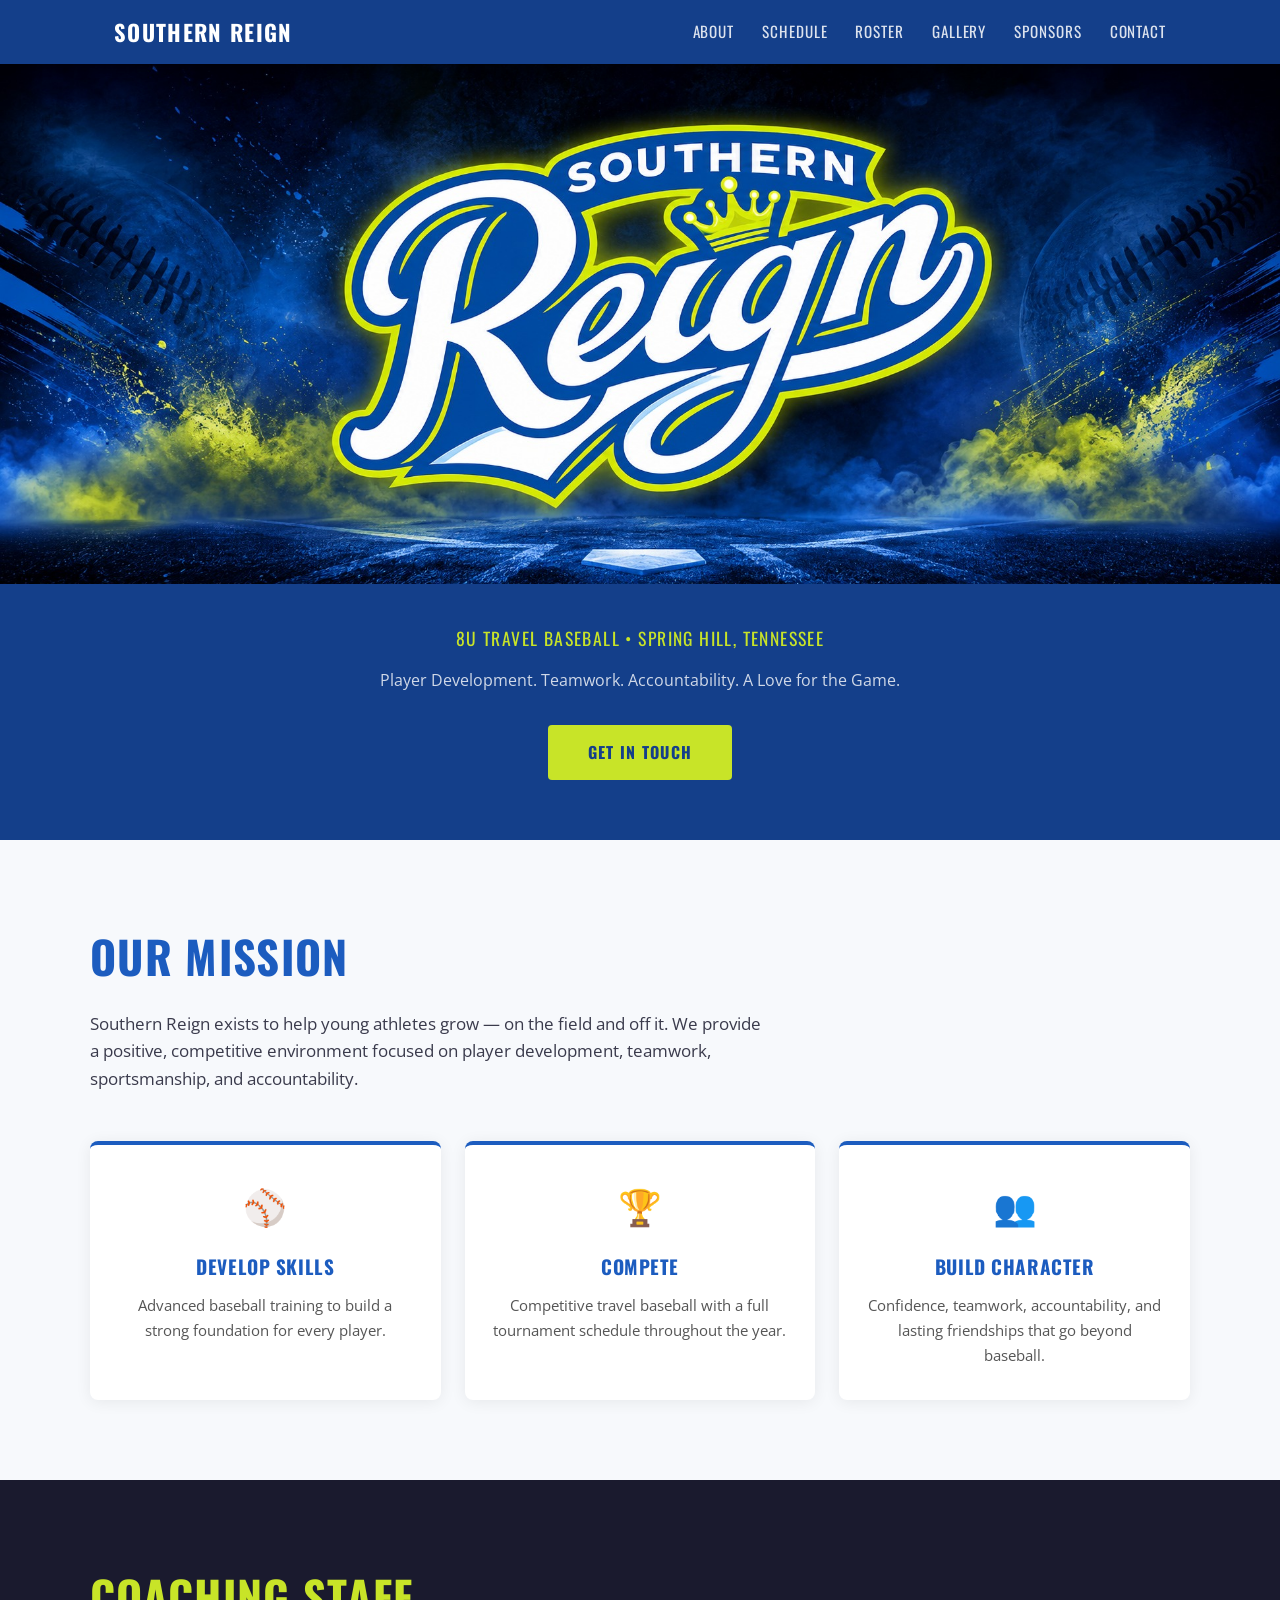
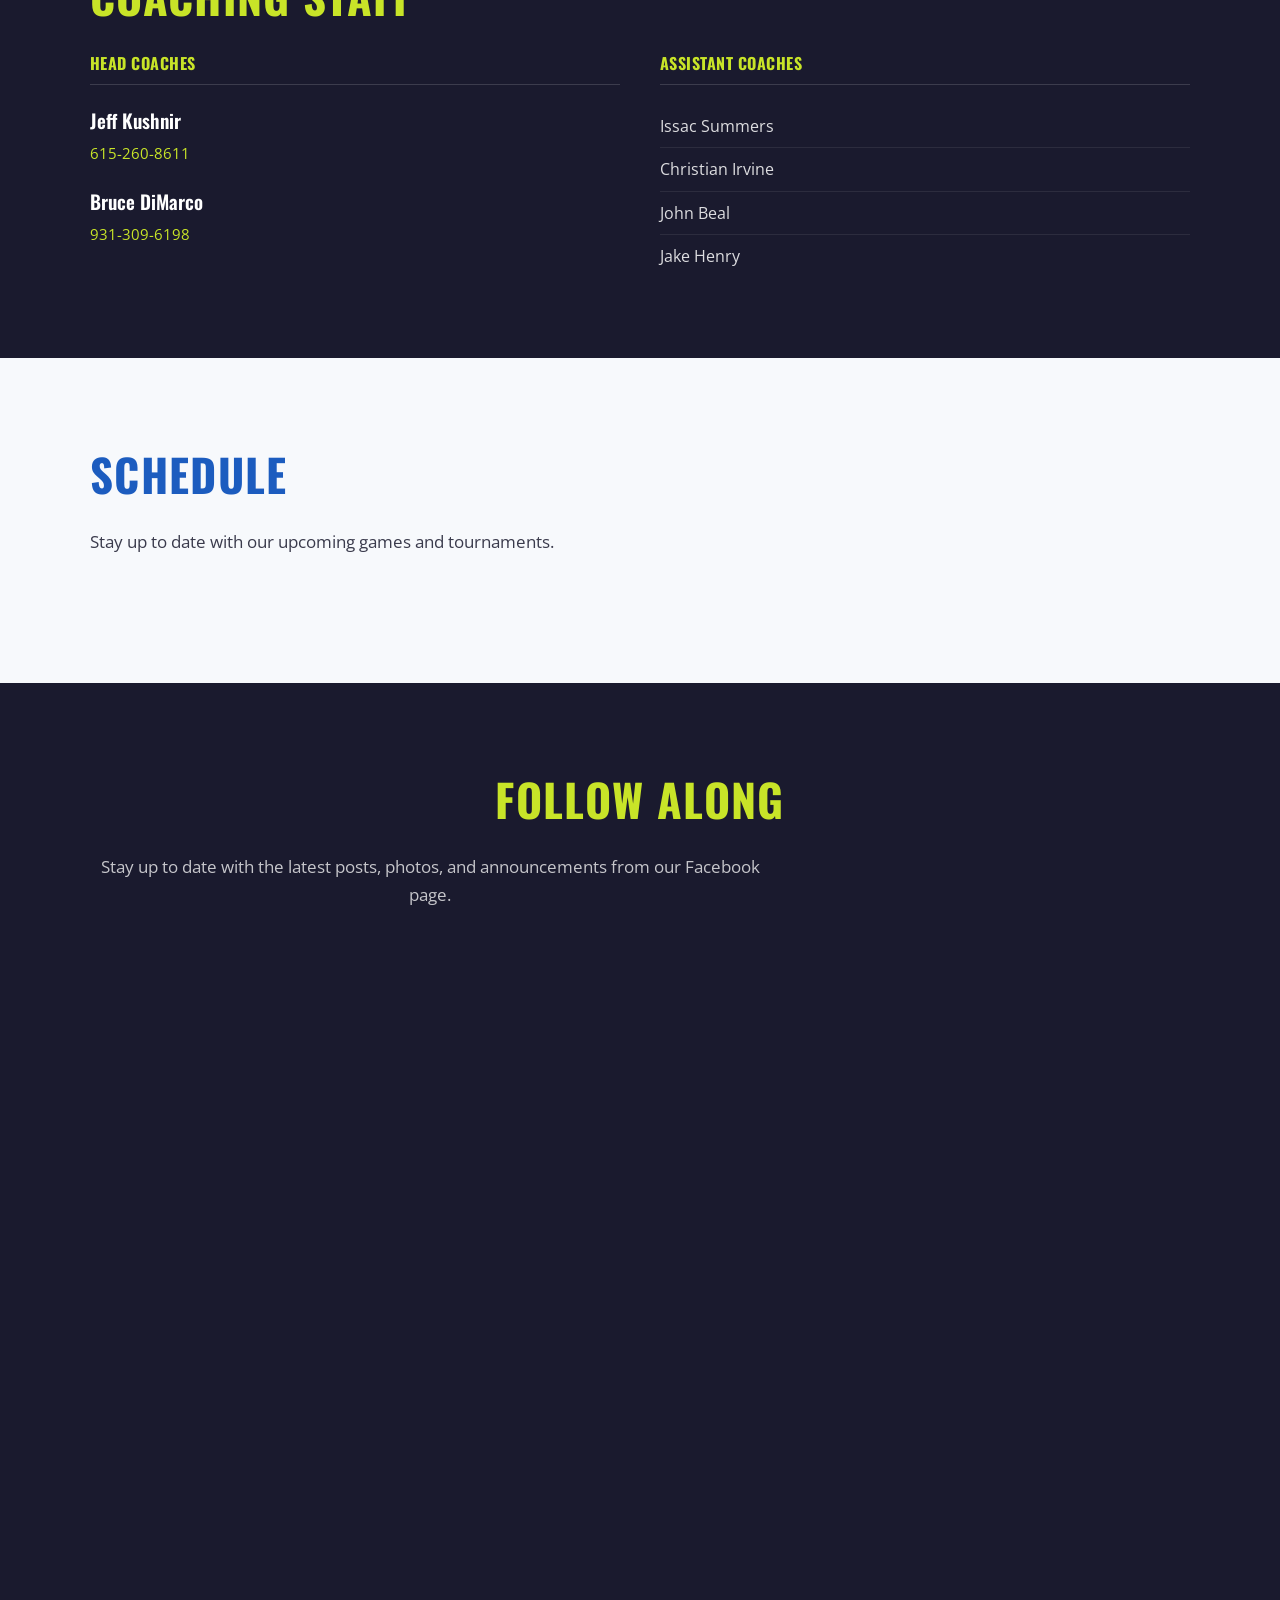
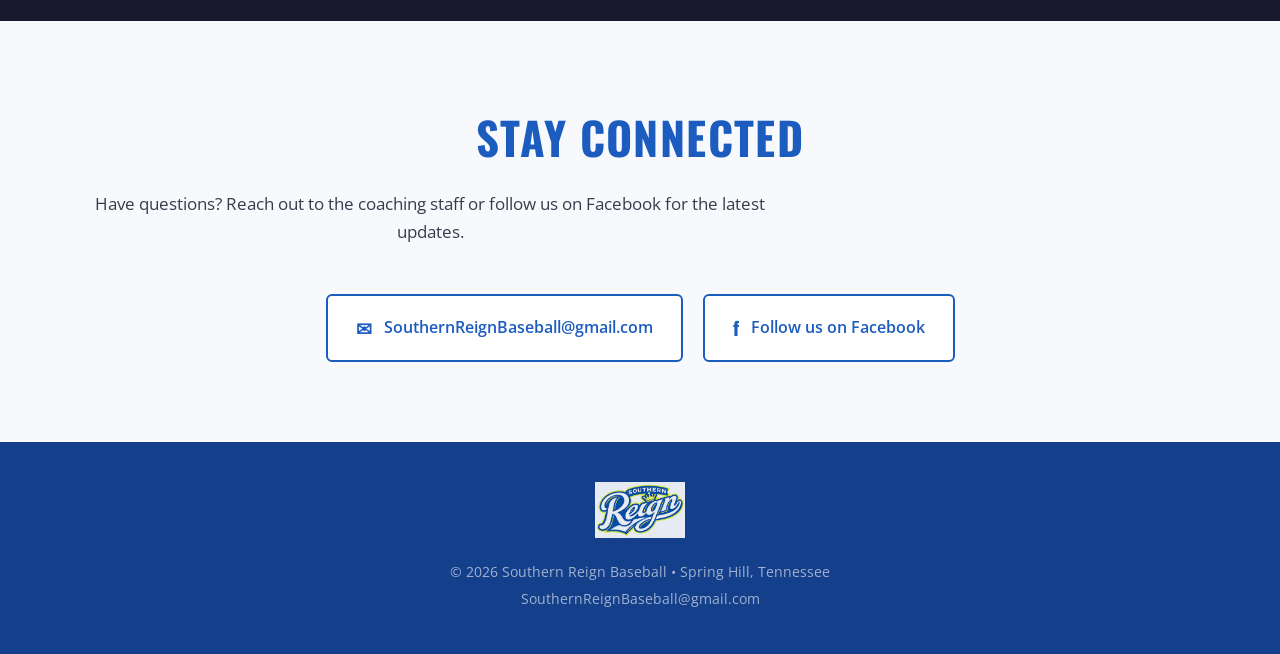
==== index.html @ 78bceeb3 "Switch Facebook embed to iframe, remove JS SDK script tag" ====
<!DOCTYPE html>
<html lang="en">
<head>
  <meta charset="UTF-8" />
  <meta name="viewport" content="width=device-width, initial-scale=1.0" />
  <title>Southern Reign Baseball | Spring Hill, TN</title>
  <link rel="preconnect" href="https://fonts.googleapis.com" />
  <link rel="preconnect" href="https://fonts.gstatic.com" crossorigin />
  <link href="https://fonts.googleapis.com/css2?family=Oswald:wght@400;600;700&family=Open+Sans:wght@400;600&display=swap" rel="stylesheet" />
  <link rel="stylesheet" href="style.css" />
  <link rel="apple-touch-icon" href="assets/logo.jpg" />
  <link rel="manifest" href="site.webmanifest" />
  <meta name="theme-color" content="#143f8a" />
</head>
<body>

  <!-- NAV -->
  <nav>
    <div class="nav-inner">
      <a href="index.html" class="nav-brand">Southern Reign</a>
      <button class="nav-toggle" id="navToggle" aria-label="Toggle menu"><span></span></button>
      <ul id="navLinks">
        <li><a href="#about">About</a></li>
        <li><a href="#schedule">Schedule</a></li>
        <li><a href="roster.html">Roster</a></li>
        <li><a href="gallery.html">Gallery</a></li>
        <li><a href="sponsors.html">Sponsors</a></li>
        <li><a href="#contact">Contact</a></li>
      </ul>
    </div>
  </nav>

  <!-- HERO -->
  <section class="hero">
    <div class="hero-banner">
      <img src="assets/banner.jpg" alt="Southern Reign Baseball" class="hero-banner-img" />
    </div>
    <div class="hero-content">
      <p class="hero-sub">8U Travel Baseball &bull; Spring Hill, Tennessee</p>
      <p class="hero-tagline">Player Development. Teamwork. Accountability. A Love for the Game.</p>
      <a href="#contact" class="btn">Get In Touch</a>
    </div>
  </section>

  <!-- ABOUT / MISSION -->
  <section id="about" class="section section-light">
    <div class="container">
      <h2>Our Mission</h2>
      <p class="section-intro">Southern Reign exists to help young athletes grow — on the field and off it. We provide a positive, competitive environment focused on player development, teamwork, sportsmanship, and accountability.</p>
      <div class="cards">
        <div class="card">
          <span class="card-icon">⚾</span>
          <h3>Develop Skills</h3>
          <p>Advanced baseball training to build a strong foundation for every player.</p>
        </div>
        <div class="card">
          <span class="card-icon">🏆</span>
          <h3>Compete</h3>
          <p>Competitive travel baseball with a full tournament schedule throughout the year.</p>
        </div>
        <div class="card">
          <span class="card-icon">👥</span>
          <h3>Build Character</h3>
          <p>Confidence, teamwork, accountability, and lasting friendships that go beyond baseball.</p>
        </div>
      </div>
    </div>
  </section>

  <!-- COACHING STAFF -->
  <section id="coaches" class="section section-dark">
    <div class="container">
      <h2>Coaching Staff</h2>
      <div class="coaches-grid">
        <div class="coach-group">
          <h3 class="group-label">Head Coaches</h3>
          <div class="coach">
            <div class="coach-name">Jeff Kushnir</div>
            <div class="coach-detail"><a href="tel:6152608611">615-260-8611</a></div>
          </div>
          <div class="coach">
            <div class="coach-name">Bruce DiMarco</div>
            <div class="coach-detail"><a href="tel:9313096198">931-309-6198</a></div>
          </div>
        </div>
        <div class="coach-group">
          <h3 class="group-label">Assistant Coaches</h3>
          <ul class="coach-list">
            <li>Issac Summers</li>
            <li>Christian Irvine</li>
            <li>John Beal</li>
            <li>Jake Henry</li>
          </ul>
        </div>
      </div>
    </div>
  </section>

  <!-- SCHEDULE -->
  <section id="schedule" class="section section-light">
    <div class="container">
      <h2>Schedule</h2>
      <p class="section-intro">Stay up to date with our upcoming games and tournaments.</p>
      <div id="gc-schedule-widget-ehk6"></div>
    </div>
  </section>

  <!-- FACEBOOK FEED -->
  <section class="section section-dark">
    <div class="container" style="text-align:center;">
      <h2>Follow Along</h2>
      <p class="section-intro" style="margin-bottom:32px;">Stay up to date with the latest posts, photos, and announcements from our Facebook page.</p>
      <div style="display:flex; justify-content:center;">
        <iframe
          src="https://www.facebook.com/plugins/page.php?href=https%3A%2F%2Fwww.facebook.com%2Fprofile.php%3Fid%3D61590317313699&tabs=timeline&width=500&height=600&small_header=false&adapt_container_width=true&hide_cover=false&show_facepile=true"
          width="500"
          height="600"
          style="border:none; overflow:hidden; max-width:100%;"
          scrolling="no"
          frameborder="0"
          allowfullscreen="true"
          allow="autoplay; clipboard-write; encrypted-media; picture-in-picture; web-share">
        </iframe>
      </div>
    </div>
  </section>

  <!-- CONTACT -->
  <section id="contact" class="section section-light">
    <div class="container contact-container">
      <h2>Stay Connected</h2>
      <p class="section-intro">Have questions? Reach out to the coaching staff or follow us on Facebook for the latest updates.</p>
      <div class="contact-links">
        <a href="mailto:SouthernReignBaseball@gmail.com" class="contact-item">
          <span class="contact-icon">✉</span>
          <span>SouthernReignBaseball@gmail.com</span>
        </a>
        <a href="https://www.facebook.com/profile.php?id=61590317313699" target="_blank" rel="noopener" class="contact-item">
          <span class="contact-icon">f</span>
          <span>Follow us on Facebook</span>
        </a>
      </div>
    </div>
  </section>

  <!-- FOOTER -->
  <footer>
    <div class="container">
      <img src="assets/logo.jpg" alt="Southern Reign Baseball" class="footer-logo" />
      <p>&copy; 2026 Southern Reign Baseball &bull; Spring Hill, Tennessee</p>
      <p>SouthernReignBaseball@gmail.com</p>
    </div>
  </footer>

  <script src="nav.js"></script>
<script src="https://widgets.gc.com/static/js/sdk.v1.js"></script>
  <script>
    window.GC.team.schedule.init({
      target: "#gc-schedule-widget-ehk6",
      widgetId: "0a21a8d3-c491-4524-b10e-0a7465d0aceb",
      maxVerticalGamesVisible: 4,
    });
  </script>
</body>
</html>
---- style.css ----
*, *::before, *::after { box-sizing: border-box; margin: 0; padding: 0; }

:root {
  --blue: #1C5CBF;
  --blue-dark: #143f8a;
  --yellow: #C8E428;
  --white: #ffffff;
  --light-bg: #f7f9fc;
  --text: #1a1a2e;
  --text-light: #555;
}

html { scroll-behavior: smooth; }

body {
  font-family: 'Open Sans', sans-serif;
  color: var(--text);
  line-height: 1.65;
}

h1, h2, h3 {
  font-family: 'Oswald', sans-serif;
  text-transform: uppercase;
  letter-spacing: 0.03em;
}

a { color: inherit; text-decoration: none; }

/* NAV */
nav {
  position: fixed;
  top: 0;
  width: 100%;
  background: var(--blue-dark);
  z-index: 100;
  box-shadow: 0 2px 12px rgba(0,0,0,0.3);
}
.nav-inner {
  max-width: 1100px;
  margin: 0 auto;
  padding: 0 24px;
  display: flex;
  align-items: center;
  justify-content: space-between;
  height: 64px;
}
.nav-logo { height: 44px; }
.nav-brand {
  font-family: 'Oswald', sans-serif;
  font-size: 1.4rem;
  font-weight: 700;
  color: var(--white);
  text-transform: uppercase;
  letter-spacing: 0.06em;
}
.nav-brand span { color: var(--yellow); }
nav ul {
  list-style: none;
  display: flex;
  gap: 28px;
}
nav ul a {
  color: var(--white);
  font-family: 'Oswald', sans-serif;
  font-size: 0.95rem;
  letter-spacing: 0.06em;
  text-transform: uppercase;
  opacity: 0.85;
  transition: opacity 0.2s;
}
nav ul a:hover { opacity: 1; color: var(--yellow); }

.nav-toggle {
  display: none;
  background: none;
  border: none;
  cursor: pointer;
  padding: 8px;
  width: 32px;
  height: 32px;
  position: relative;
}
.nav-toggle span,
.nav-toggle span::before,
.nav-toggle span::after {
  display: block;
  position: absolute;
  left: 4px;
  width: 24px;
  height: 2px;
  background: var(--white);
  transition: transform 0.2s, opacity 0.2s, top 0.2s;
}
.nav-toggle span { top: 15px; }
.nav-toggle span::before { content: ''; top: -8px; }
.nav-toggle span::after { content: ''; top: 8px; }
.nav-toggle.active span { opacity: 0; }
.nav-toggle.active span::before { top: 0; transform: rotate(45deg); }
.nav-toggle.active span::after { top: 0; transform: rotate(-45deg); }

/* HERO */
.hero {
  padding-top: 64px;
  background: var(--blue-dark);
  text-align: center;
}
.hero-banner { width: 100%; line-height: 0; }
.hero-banner-img {
  width: 100%;
  max-height: 520px;
  object-fit: cover;
  object-position: center;
  display: block;
}
.hero-content {
  padding: 40px 24px 60px;
  background: var(--blue-dark);
}
.hero-sub {
  color: var(--yellow);
  font-family: 'Oswald', sans-serif;
  font-size: 1.1rem;
  letter-spacing: 0.08em;
  text-transform: uppercase;
  margin-bottom: 14px;
}
.hero-tagline {
  color: rgba(255,255,255,0.8);
  font-size: 1rem;
  max-width: 520px;
  margin: 0 auto 32px;
}
.btn {
  display: inline-block;
  background: var(--yellow);
  color: var(--blue-dark);
  font-family: 'Oswald', sans-serif;
  font-size: 1rem;
  font-weight: 700;
  letter-spacing: 0.08em;
  text-transform: uppercase;
  padding: 14px 40px;
  border-radius: 4px;
  transition: transform 0.15s, box-shadow 0.15s;
}
.btn:hover {
  transform: translateY(-2px);
  box-shadow: 0 6px 20px rgba(0,0,0,0.25);
}

/* SECTIONS */
.section { padding: 80px 24px; }
.section-light { background: var(--light-bg); }
.section-dark { background: var(--text); color: var(--white); }
.section-blue { background: var(--blue); color: var(--white); }

.container {
  max-width: 1100px;
  margin: 0 auto;
}

h2 {
  font-size: clamp(1.8rem, 4vw, 2.8rem);
  margin-bottom: 16px;
  color: inherit;
}
.section-light h2, .section-light h3 { color: var(--blue); }
.section-blue h2 { color: var(--yellow); }
.section-dark h2 { color: var(--yellow); }

.section-intro {
  font-size: 1.05rem;
  color: inherit;
  opacity: 0.85;
  max-width: 680px;
  margin-bottom: 48px;
}
.section-dark .section-intro { opacity: 0.75; }

/* MISSION CARDS */
.cards {
  display: grid;
  grid-template-columns: repeat(auto-fit, minmax(240px, 1fr));
  gap: 24px;
}
.card {
  background: var(--white);
  border-radius: 8px;
  padding: 32px 28px;
  box-shadow: 0 2px 16px rgba(0,0,0,0.07);
  text-align: center;
  border-top: 4px solid var(--blue);
}
.card-icon { font-size: 2.2rem; display: block; margin-bottom: 16px; }
.card h3 { color: var(--blue); margin-bottom: 10px; font-size: 1.2rem; }
.card p { color: var(--text-light); font-size: 0.95rem; }

/* COACHES */
.coaches-grid {
  display: grid;
  grid-template-columns: repeat(auto-fit, minmax(260px, 1fr));
  gap: 40px;
}
.group-label {
  font-size: 1rem;
  color: var(--yellow);
  margin-bottom: 20px;
  border-bottom: 1px solid rgba(255,255,255,0.15);
  padding-bottom: 8px;
}
.coach { margin-bottom: 20px; }
.coach-name {
  font-family: 'Oswald', sans-serif;
  font-size: 1.2rem;
  font-weight: 600;
  color: var(--white);
}
.coach-detail { color: var(--yellow); font-size: 0.95rem; margin-top: 4px; }
.coach-detail a { color: var(--yellow); }
.coach-detail a:hover { text-decoration: underline; }
.coach-list {
  list-style: none;
  color: rgba(255,255,255,0.85);
}
.coach-list li {
  padding: 8px 0;
  border-bottom: 1px solid rgba(255,255,255,0.08);
  font-size: 1rem;
}
.coach-list li:last-child { border-bottom: none; }

/* COMMITMENT */
.commit-grid {
  display: grid;
  grid-template-columns: repeat(auto-fit, minmax(220px, 1fr));
  gap: 24px;
  margin-bottom: 60px;
}
.commit-block {
  background: var(--white);
  border-radius: 8px;
  padding: 28px 24px;
  box-shadow: 0 2px 12px rgba(0,0,0,0.06);
  border-left: 4px solid var(--blue);
}
.commit-block h3 {
  color: var(--blue);
  font-size: 1.1rem;
  margin-bottom: 14px;
}
.commit-block ul {
  list-style: none;
  color: var(--text-light);
  font-size: 0.93rem;
}
.commit-block li {
  padding: 5px 0;
  padding-left: 16px;
  position: relative;
}
.commit-block li::before {
  content: '–';
  position: absolute;
  left: 0;
  color: var(--blue);
}

.expectations {
  display: grid;
  grid-template-columns: repeat(auto-fit, minmax(280px, 1fr));
  gap: 32px;
}
.expect-col h3 {
  font-size: 1.2rem;
  margin-bottom: 16px;
  color: var(--blue);
}
.check-list {
  list-style: none;
}
.check-list li {
  padding: 7px 0;
  padding-left: 28px;
  position: relative;
  color: var(--text-light);
  font-size: 0.95rem;
  border-bottom: 1px solid #e8edf2;
}
.check-list li:last-child { border-bottom: none; }
.check-list li::before {
  content: '✓';
  position: absolute;
  left: 0;
  color: var(--blue);
  font-weight: 700;
}

/* FUNDRAISING */
.fundraise-grid {
  display: grid;
  grid-template-columns: repeat(auto-fit, minmax(260px, 1fr));
  gap: 24px;
}
.fundraise-card {
  background: rgba(255,255,255,0.12);
  border: 1px solid rgba(255,255,255,0.2);
  border-radius: 8px;
  padding: 32px 28px;
}
.fundraise-card h3 {
  font-size: 1.2rem;
  color: var(--yellow);
  margin-bottom: 12px;
}
.fundraise-card p { color: rgba(255,255,255,0.85); font-size: 0.95rem; }

/* CONTACT */
.contact-container { text-align: center; }
.contact-links {
  display: flex;
  flex-wrap: wrap;
  justify-content: center;
  gap: 20px;
  margin-top: 8px;
}
.contact-item {
  display: flex;
  align-items: center;
  gap: 12px;
  background: var(--white);
  border: 2px solid var(--blue);
  border-radius: 6px;
  padding: 16px 28px;
  font-weight: 600;
  color: var(--blue);
  transition: background 0.2s, color 0.2s;
  font-size: 0.97rem;
}
.contact-item:hover {
  background: var(--blue);
  color: var(--white);
}
.contact-icon {
  font-family: 'Oswald', sans-serif;
  font-size: 1.2rem;
  font-weight: 700;
}

/* FOOTER */
footer {
  background: var(--blue-dark);
  color: rgba(255,255,255,0.6);
  text-align: center;
  padding: 40px 24px;
  font-size: 0.88rem;
}
.footer-logo {
  height: 56px;
  margin-bottom: 16px;
  opacity: 0.9;
}
footer p { margin-bottom: 4px; }

/* PAGE HEADER (inner pages) */
.page-header {
  padding-top: 64px;
  background: var(--blue-dark);
  color: var(--white);
  text-align: center;
  padding-bottom: 48px;
}
.page-header h1 {
  font-size: clamp(2rem, 5vw, 3.2rem);
  color: var(--yellow);
  margin-top: 40px;
  margin-bottom: 12px;
}
.page-header p {
  color: rgba(255,255,255,0.7);
  font-size: 1rem;
  letter-spacing: 0.05em;
  text-transform: uppercase;
  font-family: 'Oswald', sans-serif;
}

/* ROSTER */
.roster-grid {
  display: grid;
  grid-template-columns: repeat(auto-fill, minmax(260px, 1fr));
  gap: 16px;
}

.player-card {
  background: var(--white);
  border-radius: 8px;
  box-shadow: 0 2px 12px rgba(0,0,0,0.07);
  display: flex;
  align-items: center;
  gap: 20px;
  padding: 20px 24px;
  border-left: 5px solid var(--blue);
  transition: transform 0.15s, box-shadow 0.15s;
}

.player-card:hover {
  transform: translateY(-2px);
  box-shadow: 0 6px 20px rgba(0,0,0,0.12);
}

.player-number {
  font-family: 'Oswald', sans-serif;
  font-size: 2rem;
  font-weight: 700;
  color: var(--blue);
  min-width: 44px;
  text-align: center;
  line-height: 1;
}

.player-name {
  font-family: 'Oswald', sans-serif;
  font-size: 1.15rem;
  font-weight: 600;
  color: var(--text);
}

.player-pos {
  font-size: 0.88rem;
  color: var(--text-light);
  margin-top: 4px;
  text-transform: uppercase;
  letter-spacing: 0.04em;
}

/* SPONSORS */
.sponsor-tier { margin-bottom: 60px; }

.sponsor-tier-label {
  font-size: 1.1rem;
  color: var(--blue);
  border-bottom: 2px solid var(--blue);
  padding-bottom: 10px;
  margin-bottom: 28px;
}

.sponsor-grid {
  display: grid;
  gap: 20px;
}

.sponsor-grid-lg { grid-template-columns: repeat(auto-fill, minmax(320px, 1fr)); }
.sponsor-grid-md { grid-template-columns: repeat(auto-fill, minmax(240px, 1fr)); }
.sponsor-grid-sm { grid-template-columns: repeat(auto-fill, minmax(180px, 1fr)); }

.sponsor-slot {
  border-radius: 8px;
  overflow: hidden;
}

.sponsor-slot img,
.sponsor-slot a img {
  width: 100%;
  height: 100%;
  object-fit: contain;
  padding: 16px;
  display: block;
}
.sponsor-slot a {
  display: block;
  width: 100%;
  height: 100%;
}

.sponsor-slot-lg { height: 240px; }
.sponsor-slot-md { height: 200px; }
.sponsor-slot-sm { height: 110px; }

.sponsor-placeholder {
  width: 100%;
  height: 100%;
  background: #e2e8f0;
  border: 2px dashed #b0bec5;
  border-radius: 8px;
  display: flex;
  flex-direction: column;
  align-items: center;
  justify-content: center;
  gap: 6px;
  color: #90a4ae;
}

.sponsor-placeholder-icon { font-size: 1.6rem; }

.sponsor-placeholder-text {
  font-family: 'Oswald', sans-serif;
  font-size: 0.95rem;
  letter-spacing: 0.04em;
  text-transform: uppercase;
}

.sponsor-family {
  display: flex;
  align-items: center;
  justify-content: center;
  background: var(--white);
  border-radius: 8px;
  border: 2px solid var(--blue);
  padding: 20px;
  text-align: center;
}
.sponsor-family-name {
  font-family: 'Oswald', sans-serif;
  font-size: 1.6rem;
  font-weight: 600;
  color: var(--blue);
  letter-spacing: 0.05em;
  text-transform: uppercase;
}

.sponsor-placeholder-sub {
  font-size: 0.78rem;
  text-transform: uppercase;
  letter-spacing: 0.06em;
  opacity: 0.7;
}

/* RESPONSIVE */
@media (max-width: 640px) {
  .hero-logo { width: 220px; }

  .nav-toggle { display: block; }

  nav ul {
    position: absolute;
    top: 64px;
    left: 0;
    right: 0;
    flex-direction: column;
    align-items: center;
    gap: 0;
    background: var(--blue-dark);
    max-height: 0;
    overflow: hidden;
    transition: max-height 0.25s ease;
  }
  nav ul.active { max-height: 320px; }
  nav ul li { width: 100%; text-align: center; }
  nav ul a {
    display: block;
    padding: 16px 24px;
    font-size: 1rem;
    border-top: 1px solid rgba(255,255,255,0.1);
  }
}
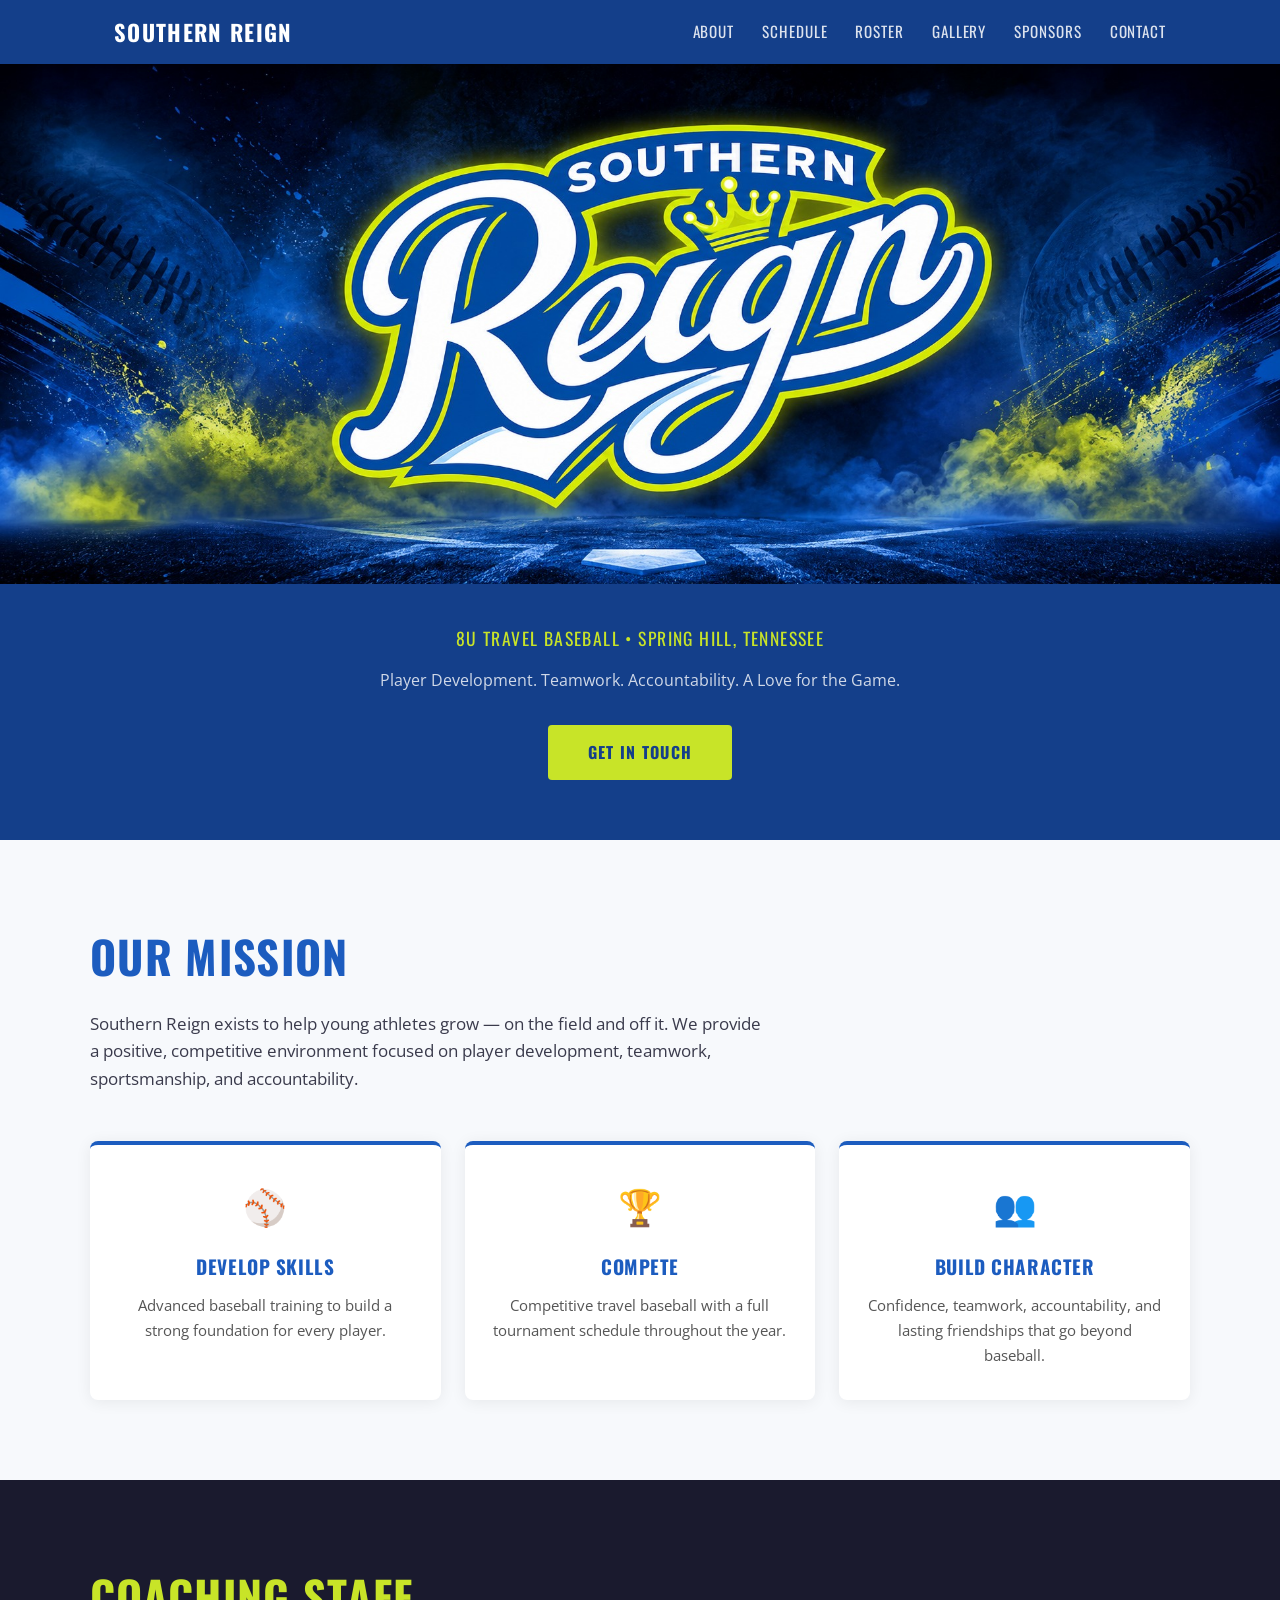
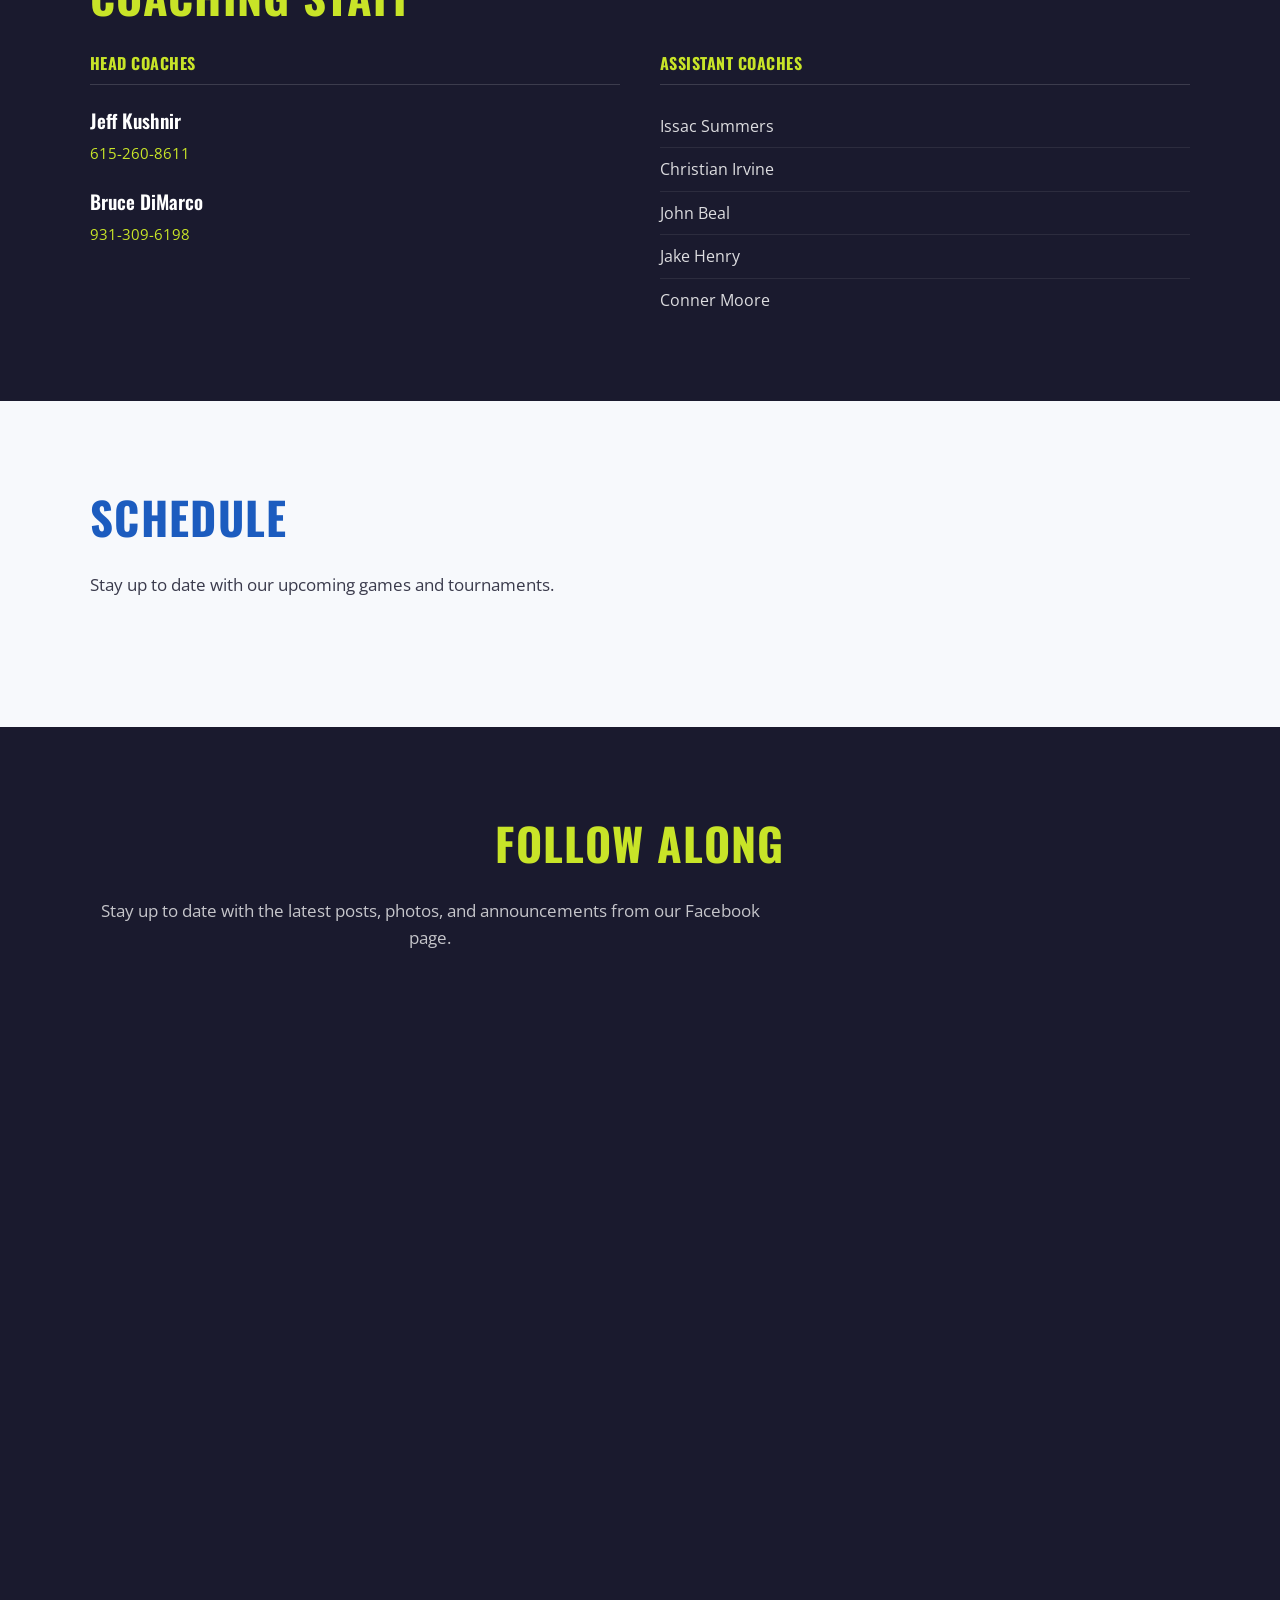
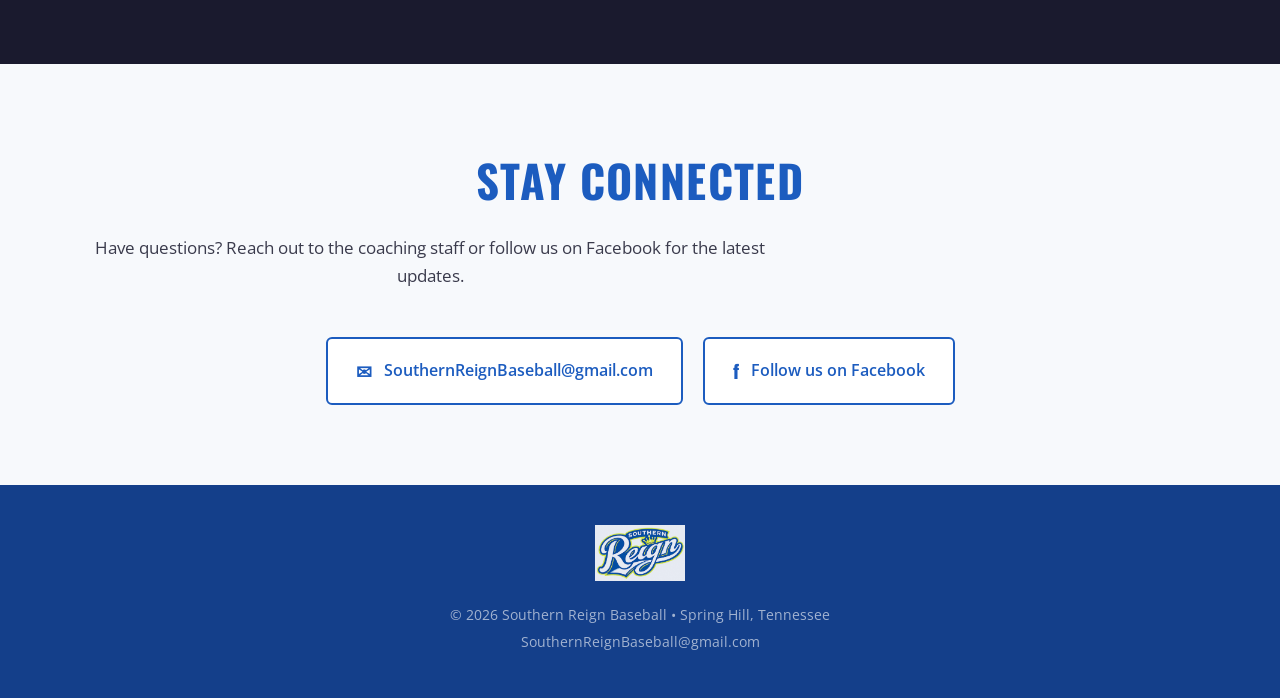
==== commit 5fd68ddb: "Add Conner Moore as assistant coach and list coaching staff on the roster page Co-Authored-By: Claud" ====
--- a/index.html
+++ b/index.html
@@ -8,7 +8,8 @@
   <link rel="preconnect" href="https://fonts.gstatic.com" crossorigin />
   <link href="https://fonts.googleapis.com/css2?family=Oswald:wght@400;600;700&family=Open+Sans:wght@400;600&display=swap" rel="stylesheet" />
   <link rel="stylesheet" href="style.css" />
-  <link rel="apple-touch-icon" href="assets/logo.jpg" />
+  <link rel="apple-touch-icon" href="assets/apple-touch-icon.png" />
+  <meta name="apple-mobile-web-app-title" content="Southern Reign" />
   <link rel="manifest" href="site.webmanifest" />
   <meta name="theme-color" content="#143f8a" />
 </head>
@@ -90,6 +91,7 @@
             <li>Christian Irvine</li>
             <li>John Beal</li>
             <li>Jake Henry</li>
+            <li>Conner Moore</li>
           </ul>
         </div>
       </div>
@@ -101,7 +103,7 @@
     <div class="container">
       <h2>Schedule</h2>
       <p class="section-intro">Stay up to date with our upcoming games and tournaments.</p>
-      <div id="gc-schedule-widget-ehk6"></div>
+      <div id="gc-schedule-widget-ehk6" style="max-width:480px; margin:0 auto;"></div>
     </div>
   </section>
 
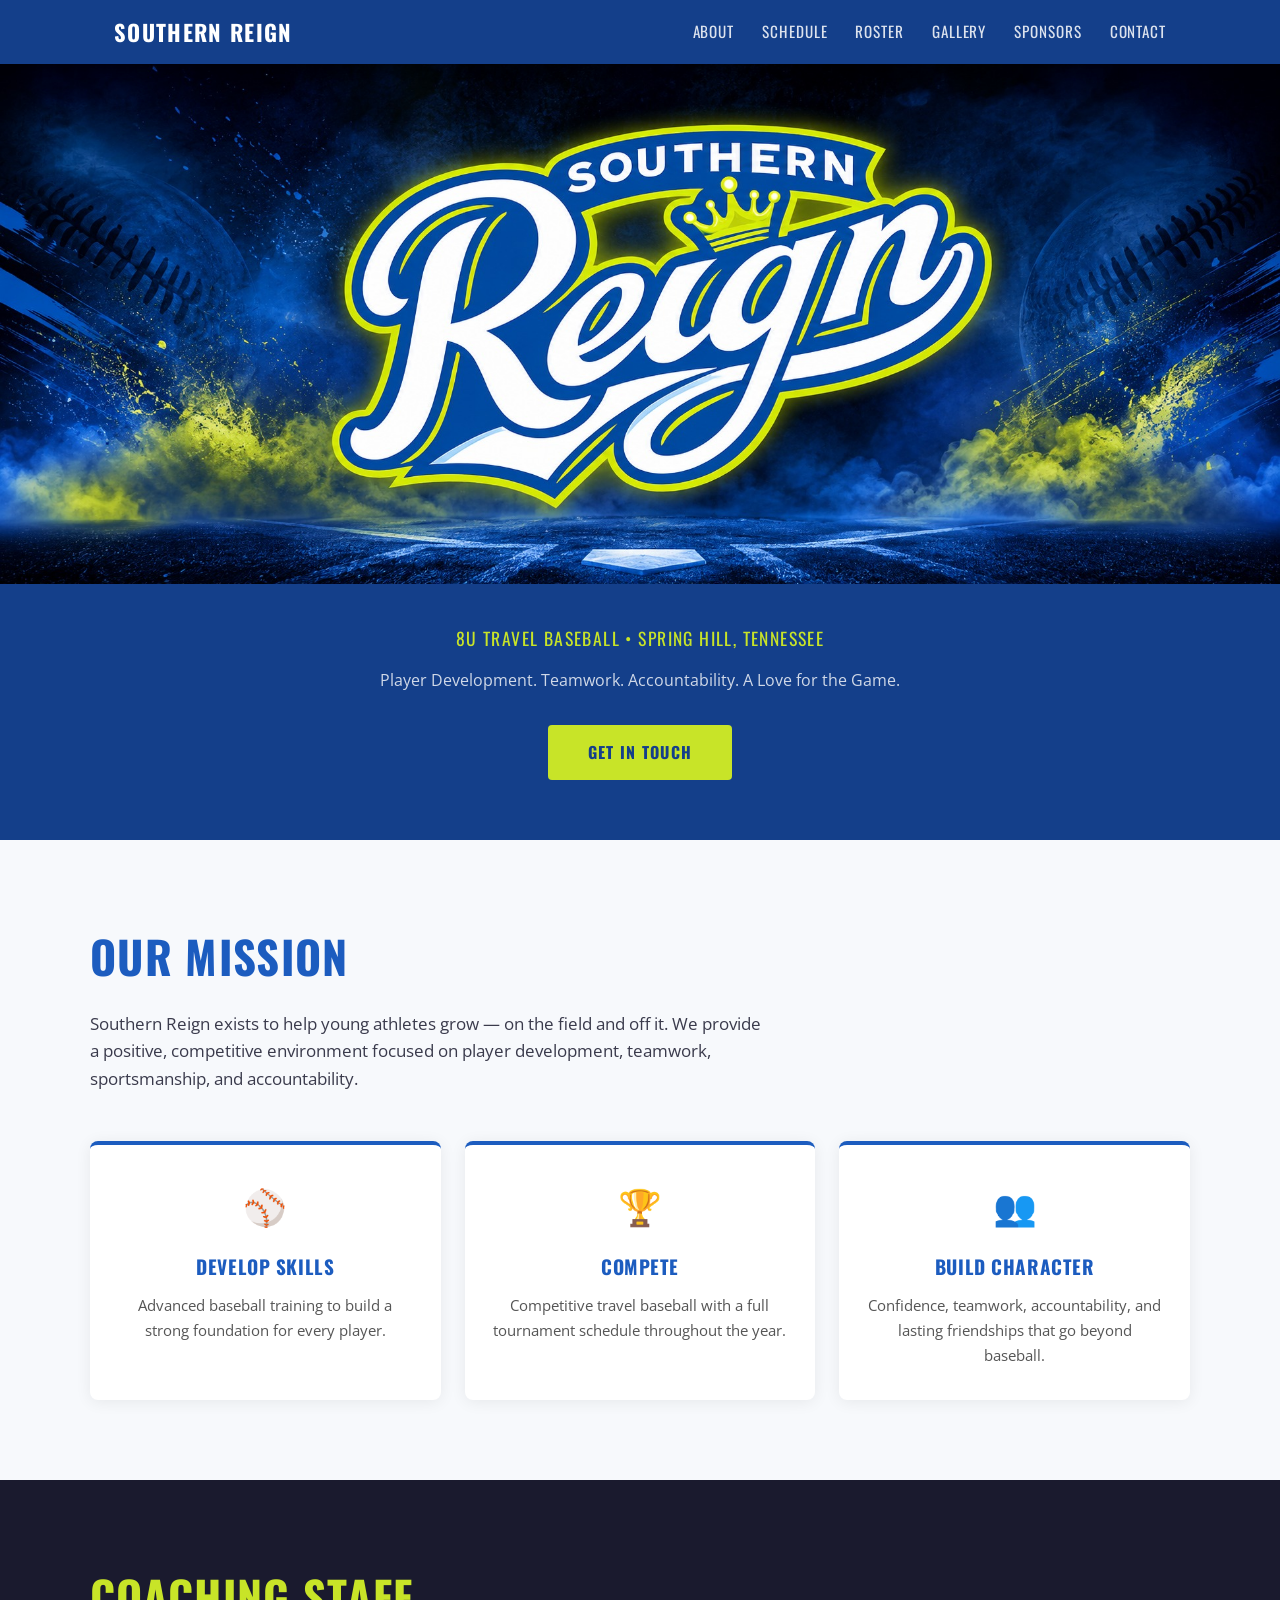
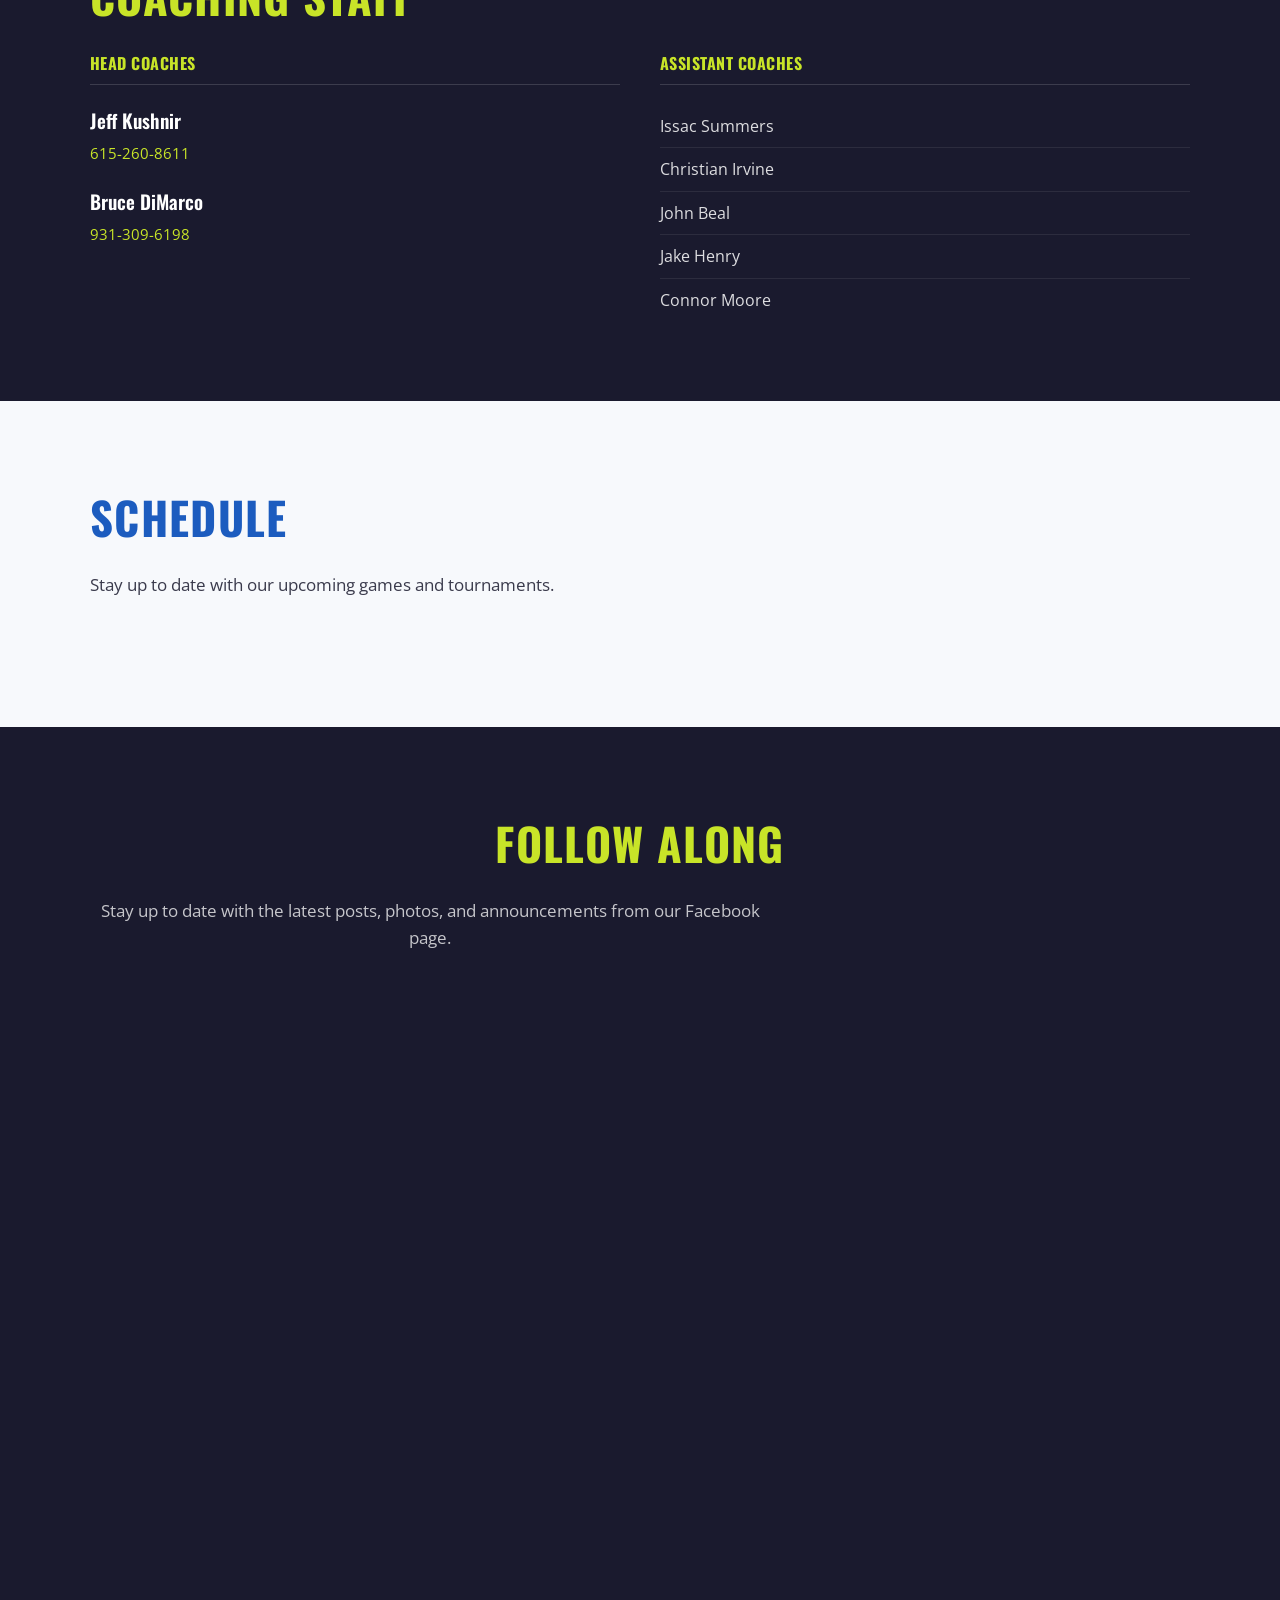
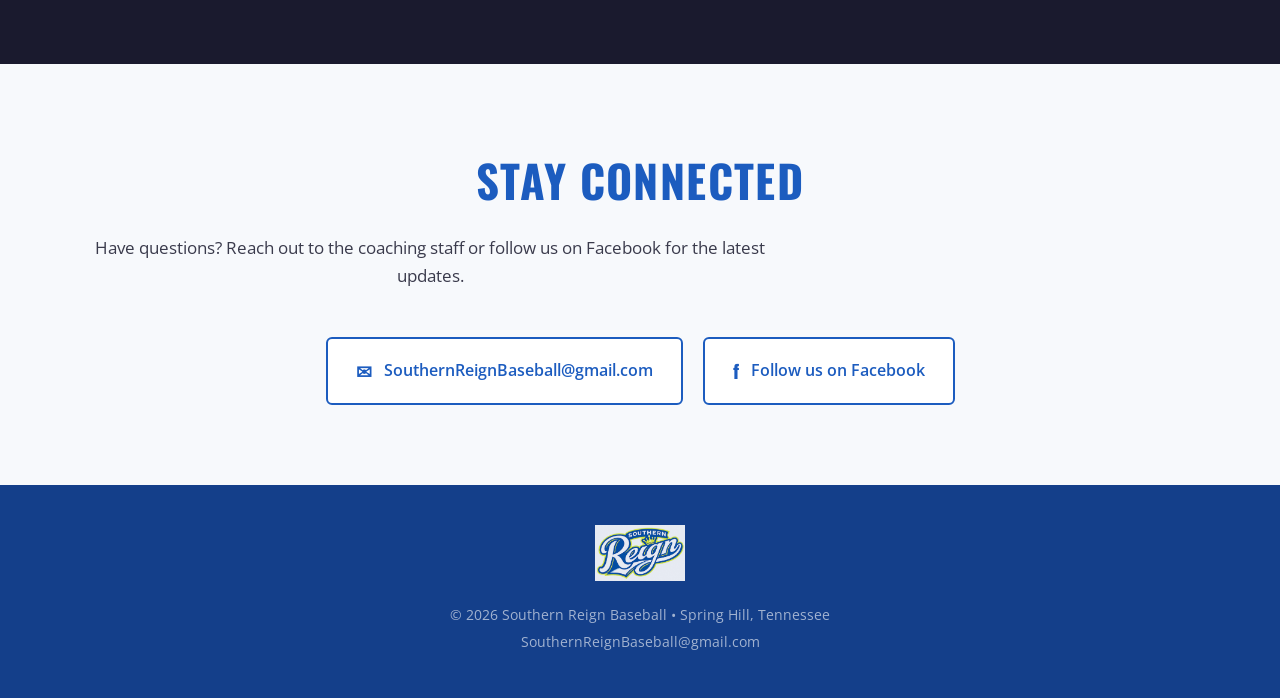
==== commit 4df6d02d: "Correct coach name spelling to Connor Moore Co-Authored-By: Claude Opus 5 <noreply@anthropic.com> Cl" ====
--- a/index.html
+++ b/index.html
@@ -91,7 +91,7 @@
             <li>Christian Irvine</li>
             <li>John Beal</li>
             <li>Jake Henry</li>
-            <li>Conner Moore</li>
+            <li>Connor Moore</li>
           </ul>
         </div>
       </div>
--- a/style.css
+++ b/style.css
@@ -552,3 +552,23 @@
     border-top: 1px solid rgba(255,255,255,0.1);
   }
 }
+
+/* TEAM POSTER (sponsors page) */
+.team-poster {
+  background: var(--blue-dark);
+  padding: 0 24px 40px;
+}
+.team-poster .container {
+  max-width: 1100px;
+  margin: 0 auto;
+}
+.team-poster img {
+  display: block;
+  width: 100%;
+  height: auto;
+  border-radius: 6px;
+  box-shadow: 0 10px 30px rgba(0,0,0,0.35);
+}
+@media (max-width: 640px) {
+  .team-poster { padding: 0 16px 28px; }
+}
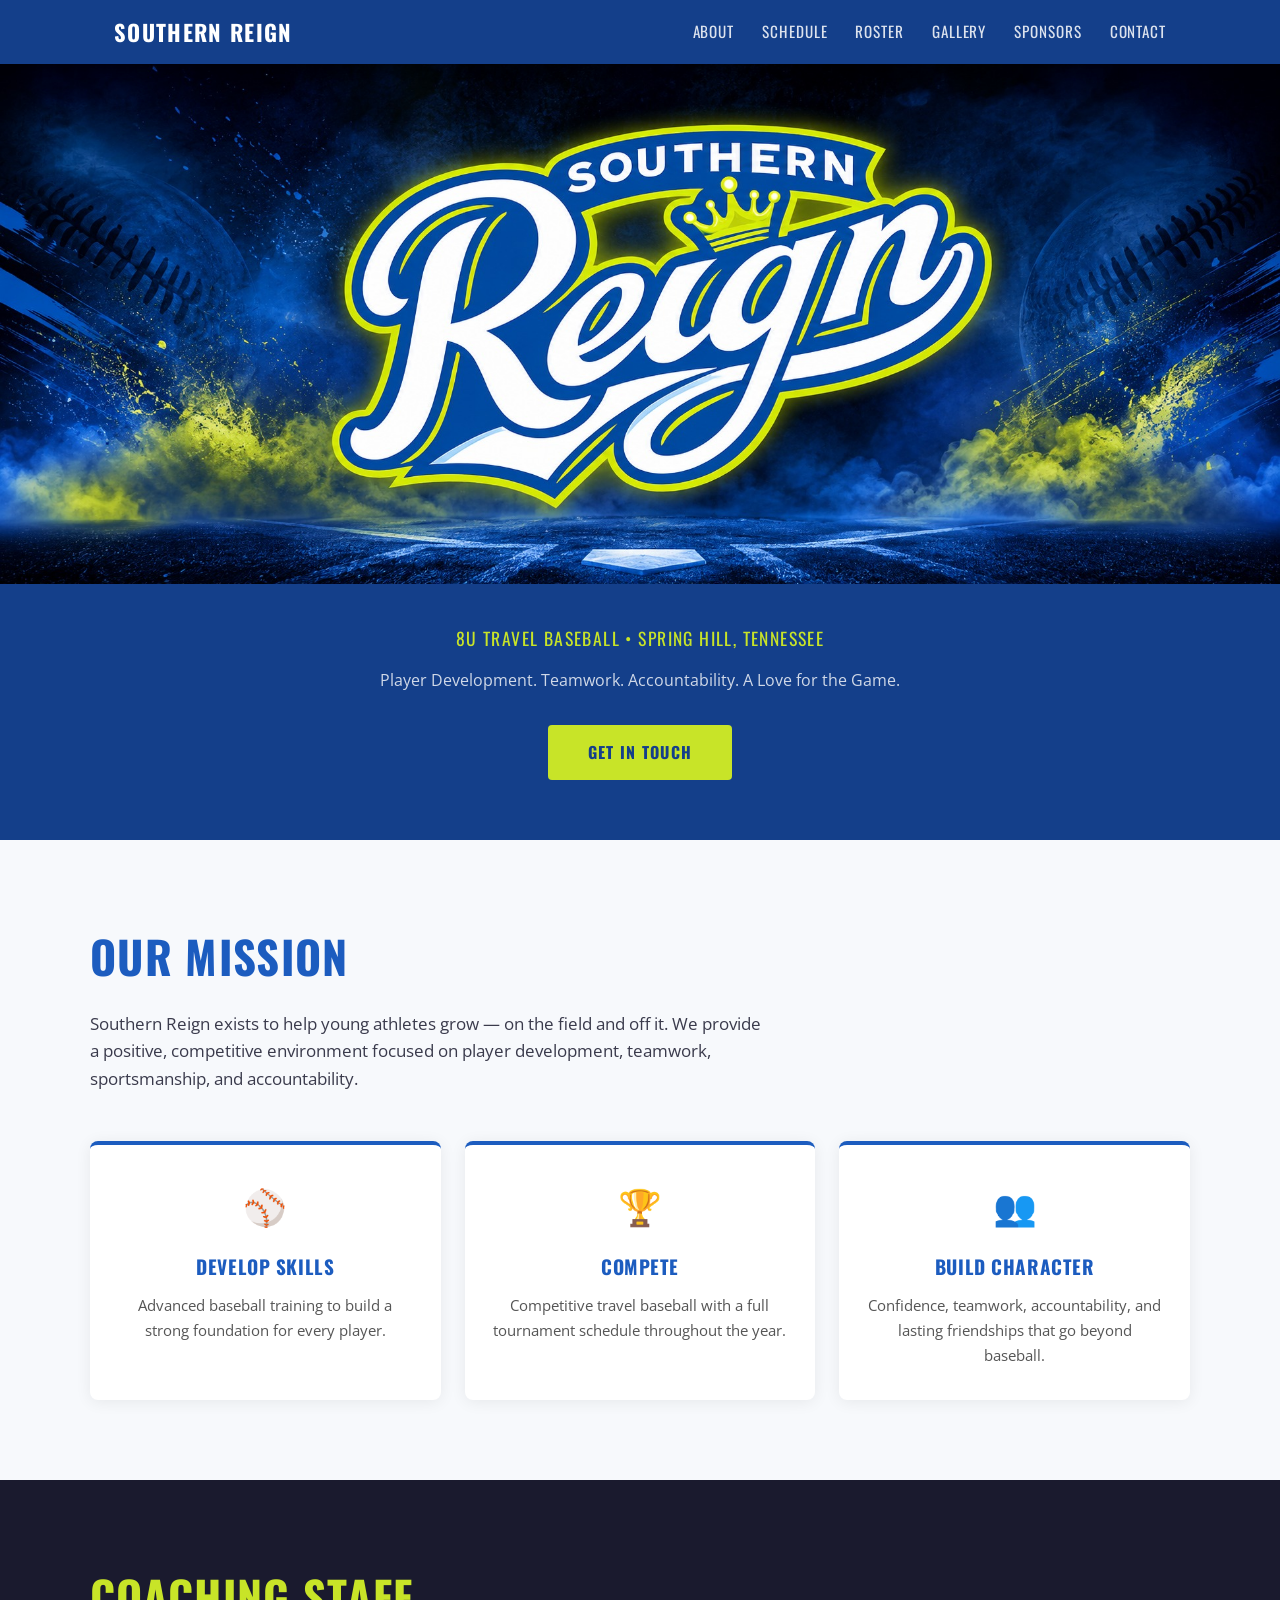
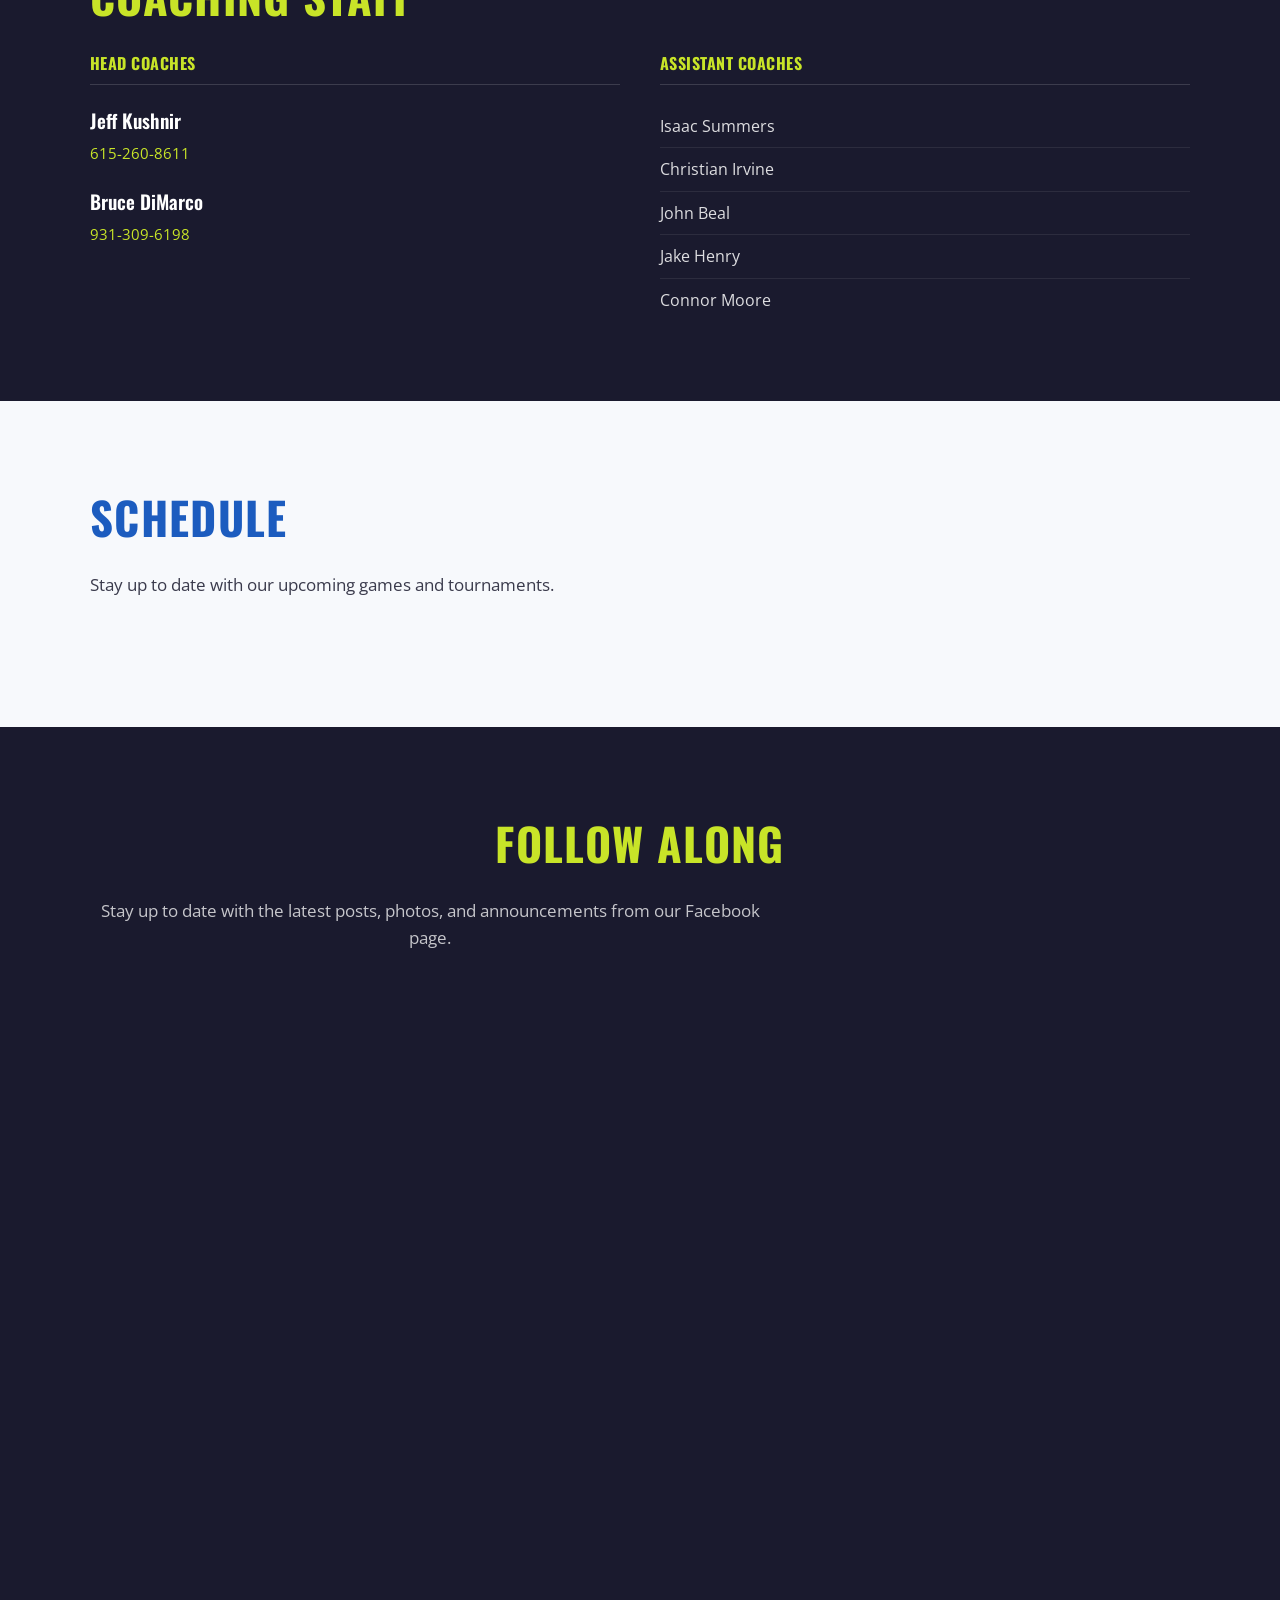
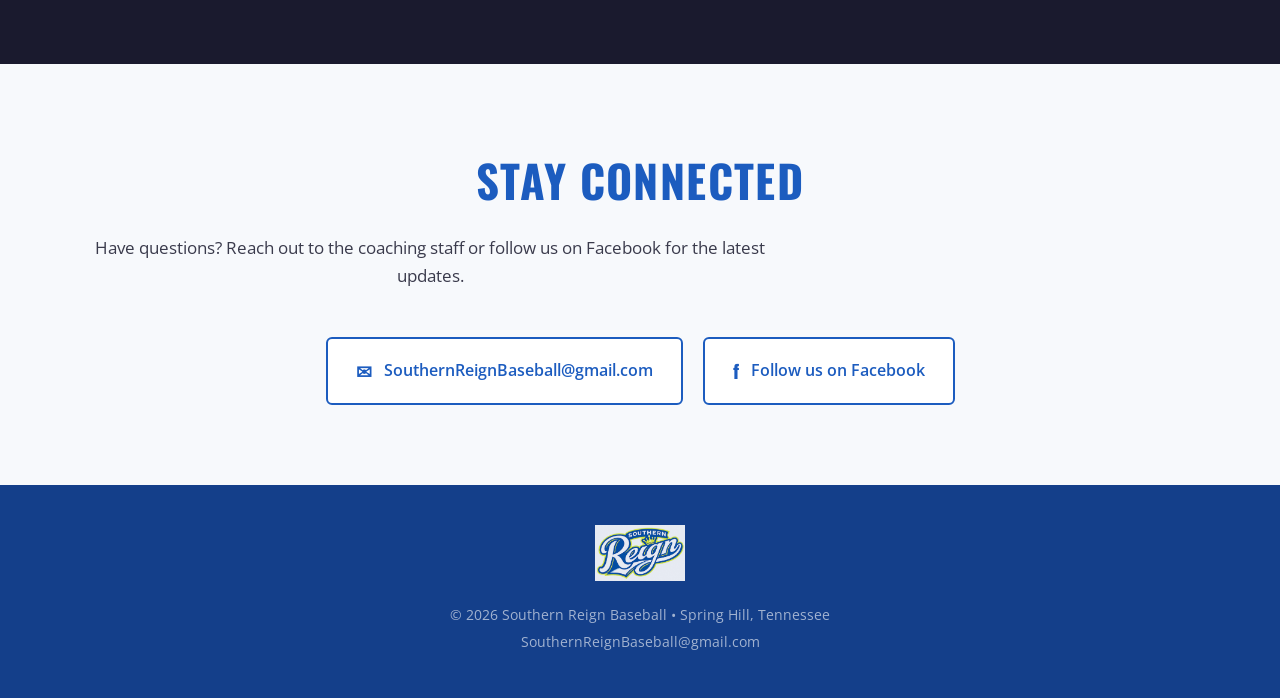
==== commit 3cef97c2: "Correct coach name spelling to Isaac Summers Co-Authored-By: Claude Opus 5 <noreply@anthropic.com> C" ====
--- a/index.html
+++ b/index.html
@@ -87,7 +87,7 @@
         <div class="coach-group">
           <h3 class="group-label">Assistant Coaches</h3>
           <ul class="coach-list">
-            <li>Issac Summers</li>
+            <li>Isaac Summers</li>
             <li>Christian Irvine</li>
             <li>John Beal</li>
             <li>Jake Henry</li>
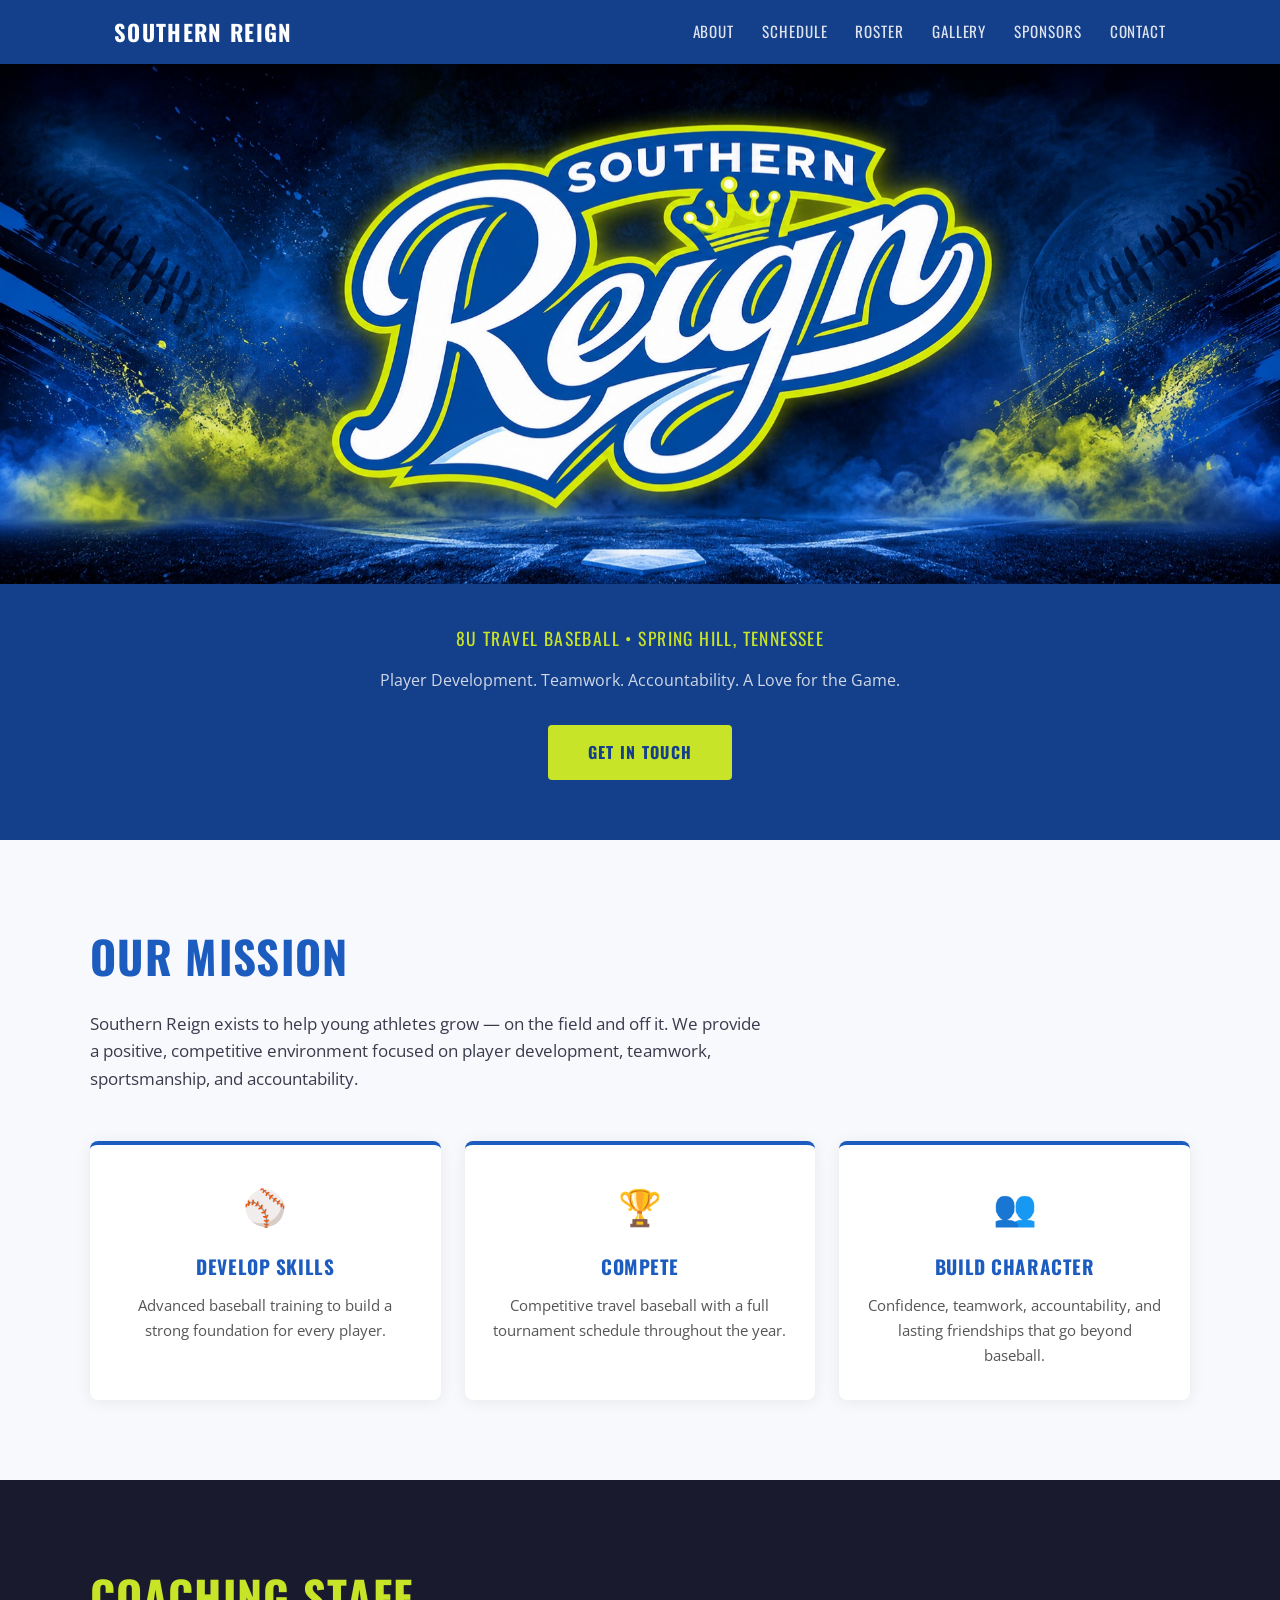
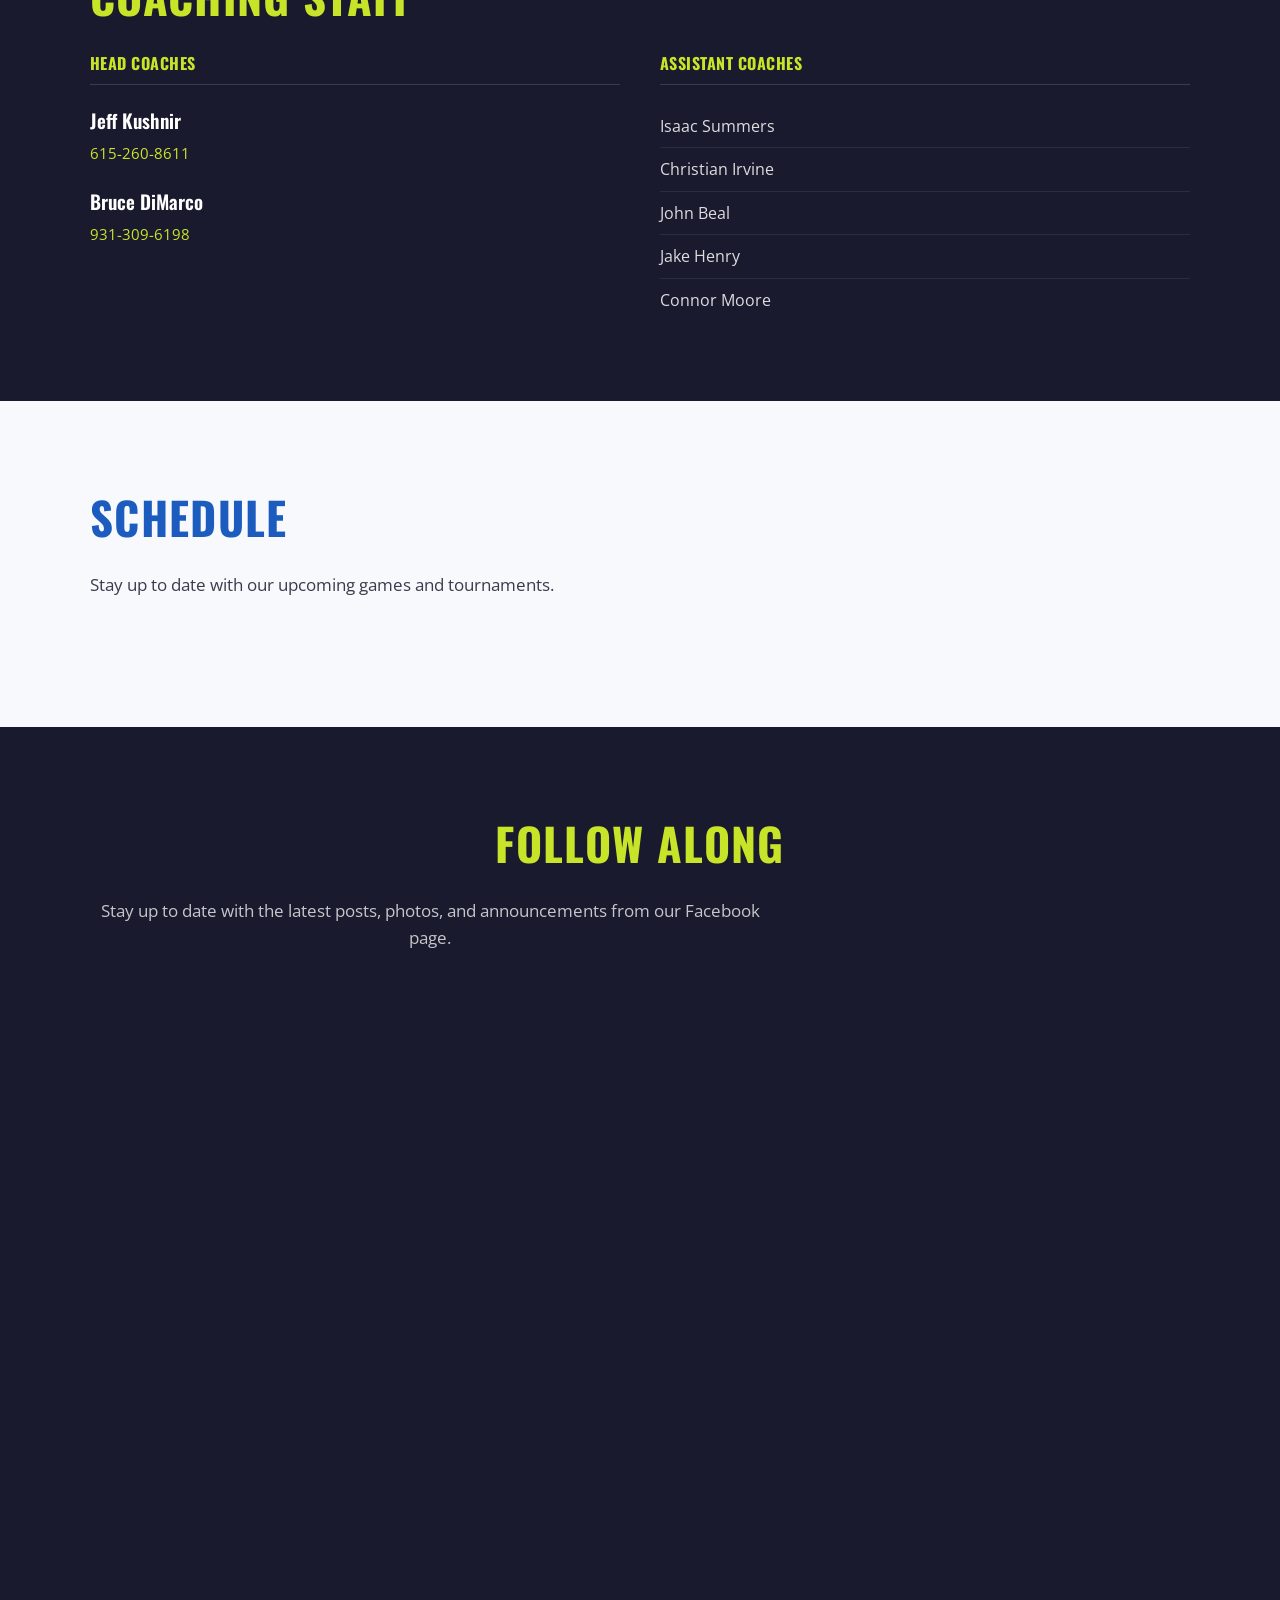
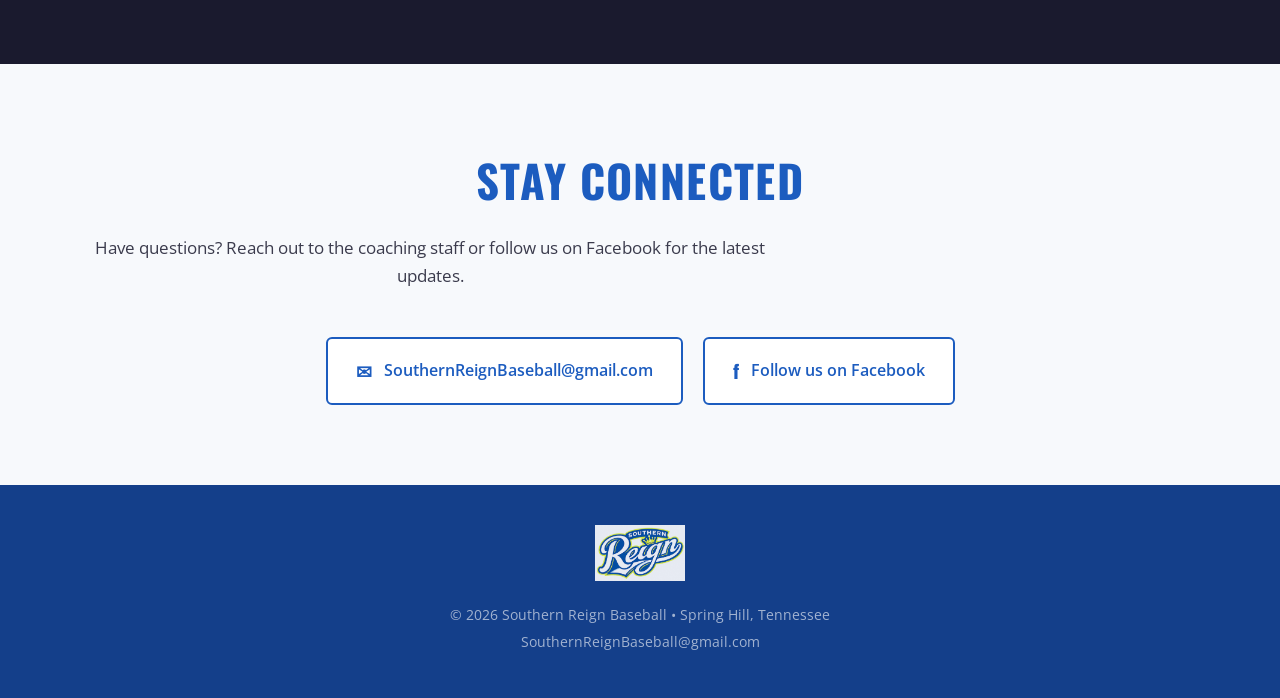
==== commit 190ca585: "Add lineup-stagger entrance animation to the home page hero Banner fades in, then the subtitle, tagl" ====
--- a/index.html
+++ b/index.html
@@ -12,6 +12,14 @@
   <meta name="apple-mobile-web-app-title" content="Southern Reign" />
   <link rel="manifest" href="site.webmanifest" />
   <meta name="theme-color" content="#143f8a" />
+  <script>
+    /* Arm the hero entrance before first paint so it animates in rather than
+       flashing the finished state. Skipped entirely for reduced motion; if this
+       never runs, the hero just shows normally. */
+    if (!window.matchMedia('(prefers-reduced-motion: reduce)').matches) {
+      document.documentElement.classList.add('hero-anim');
+    }
+  </script>
 </head>
 <body>
 
--- a/style.css
+++ b/style.css
@@ -572,3 +572,26 @@
 @media (max-width: 640px) {
   .team-poster { padding: 0 16px 28px; }
 }
+
+/* HERO LOAD ANIMATION — "lineup stagger"
+   The banner fades in, then the three lines enter from below in sequence.
+   Everything rests fully visible: the animation only runs when <html> carries
+   .hero-anim, which the inline script adds. If JS never runs, or the reader
+   prefers reduced motion, the hero simply shows as normal. */
+@keyframes hero-fade { from { opacity: 0; } to { opacity: 1; } }
+@keyframes hero-rise {
+  from { opacity: 0; transform: translateY(16px); }
+  to   { opacity: 1; transform: none; }
+}
+
+.hero-anim .hero-banner-img { animation: hero-fade 0.5s ease-out both; }
+.hero-anim .hero-sub     { animation: hero-rise 0.45s cubic-bezier(0.2,0.7,0.3,1) 0.35s both; }
+.hero-anim .hero-tagline { animation: hero-rise 0.45s cubic-bezier(0.2,0.7,0.3,1) 0.50s both; }
+.hero-anim .hero-content .btn { animation: hero-rise 0.45s cubic-bezier(0.2,0.7,0.3,1) 0.65s both; }
+
+@media (prefers-reduced-motion: reduce) {
+  .hero-anim .hero-banner-img,
+  .hero-anim .hero-sub,
+  .hero-anim .hero-tagline,
+  .hero-anim .hero-content .btn { animation: none; }
+}
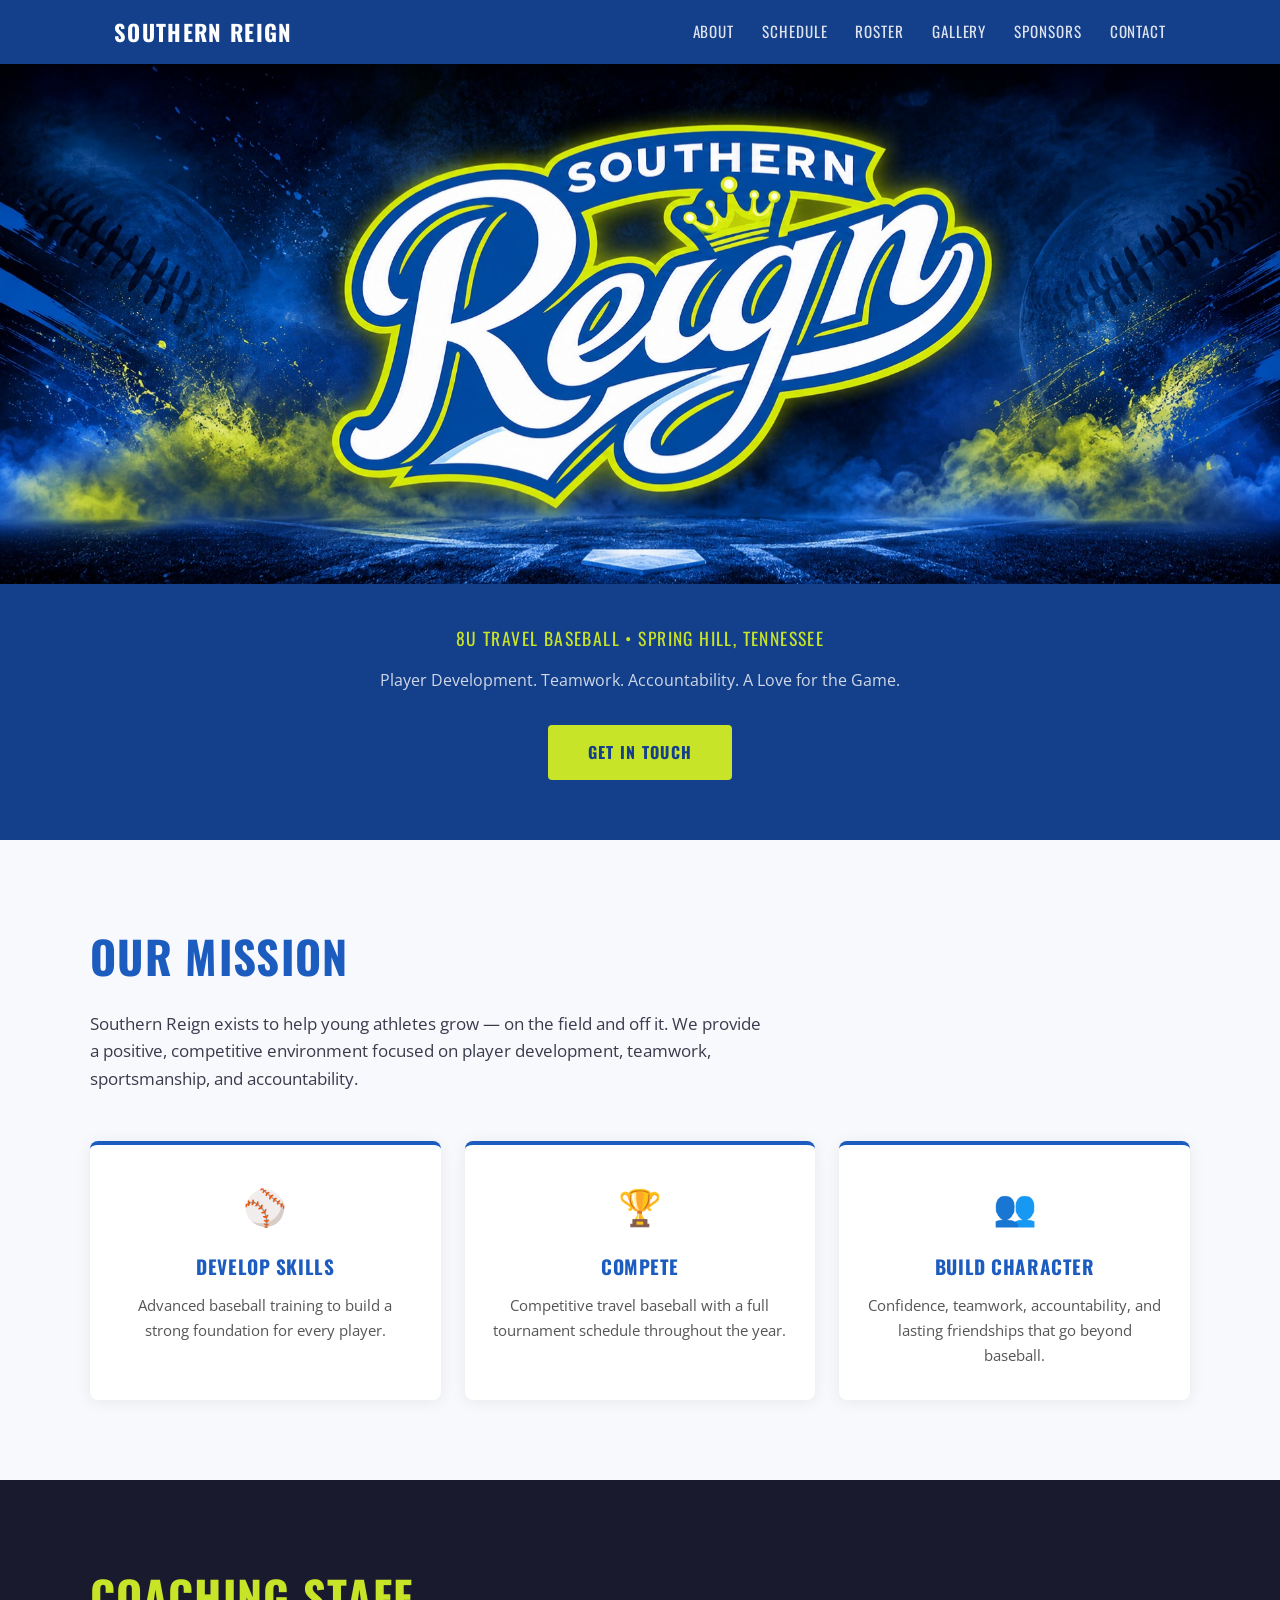
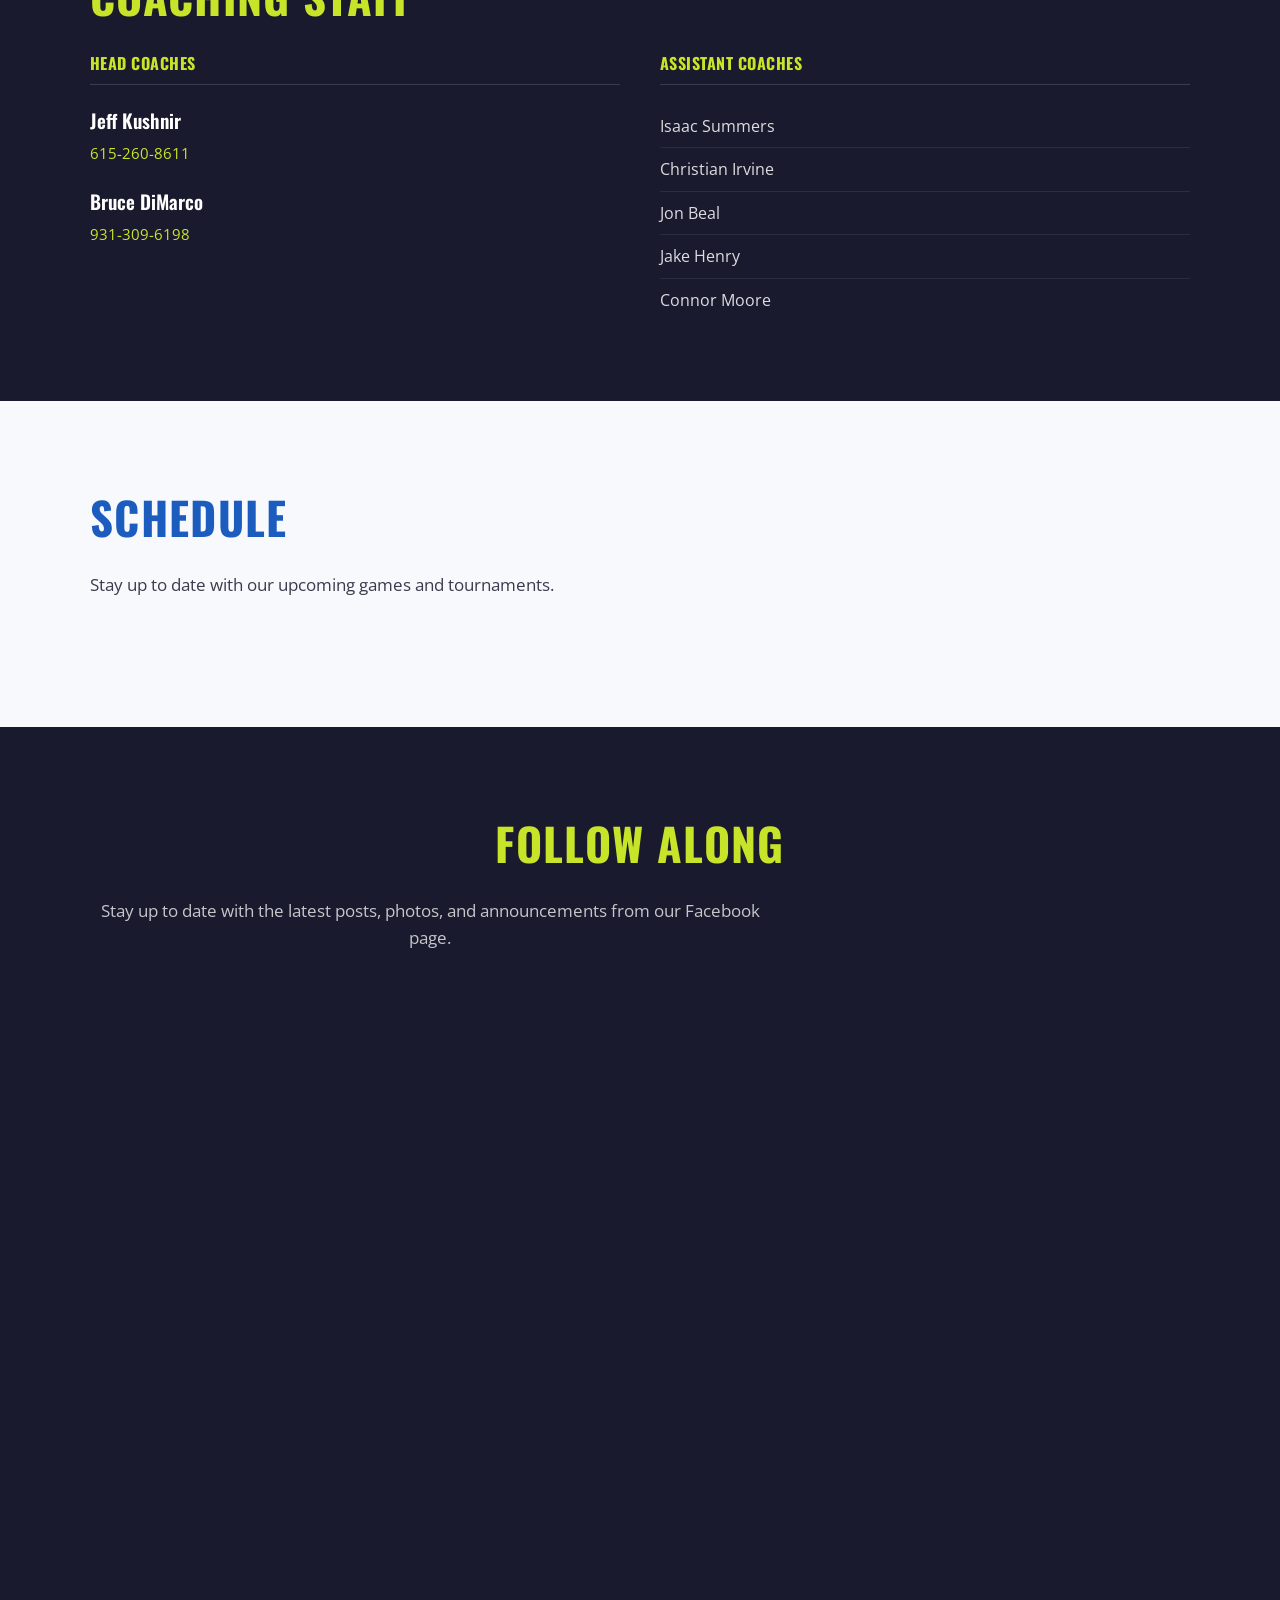
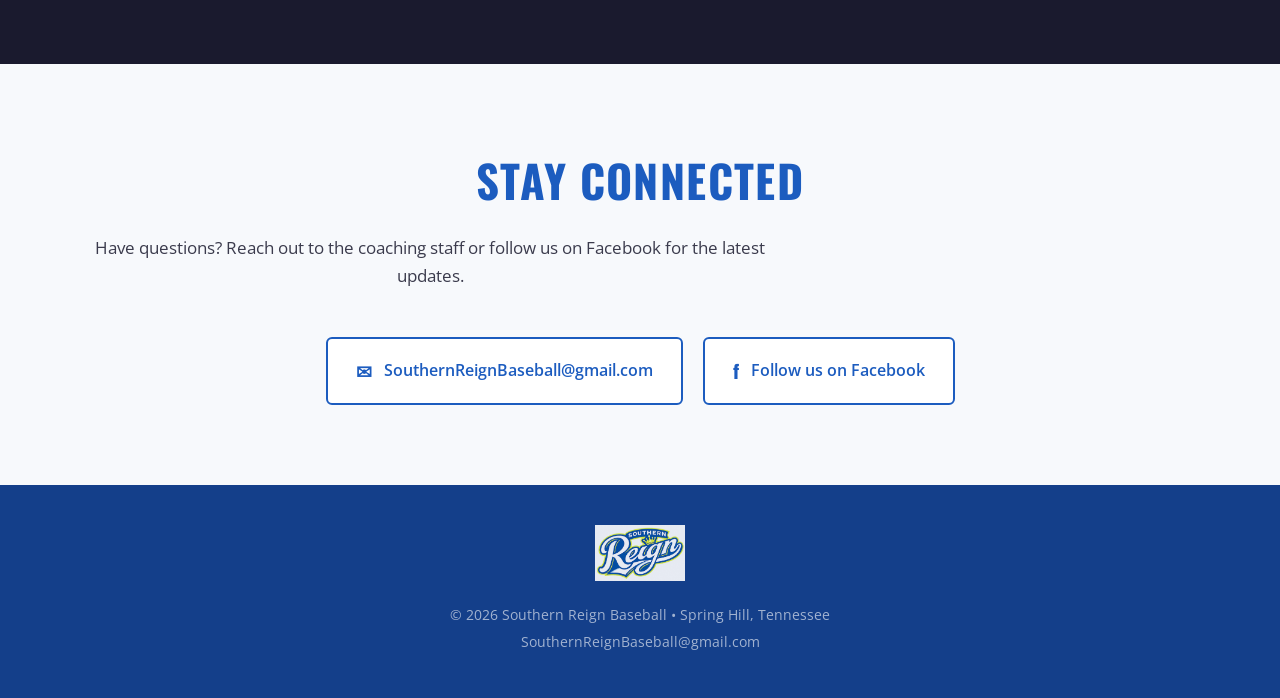
==== commit 546819d6: "Correct coach name spelling to Jon Beal Co-Authored-By: Claude Opus 5 <noreply@anthropic.com> Claude" ====
--- a/index.html
+++ b/index.html
@@ -97,7 +97,7 @@
           <ul class="coach-list">
             <li>Isaac Summers</li>
             <li>Christian Irvine</li>
-            <li>John Beal</li>
+            <li>Jon Beal</li>
             <li>Jake Henry</li>
             <li>Connor Moore</li>
           </ul>
